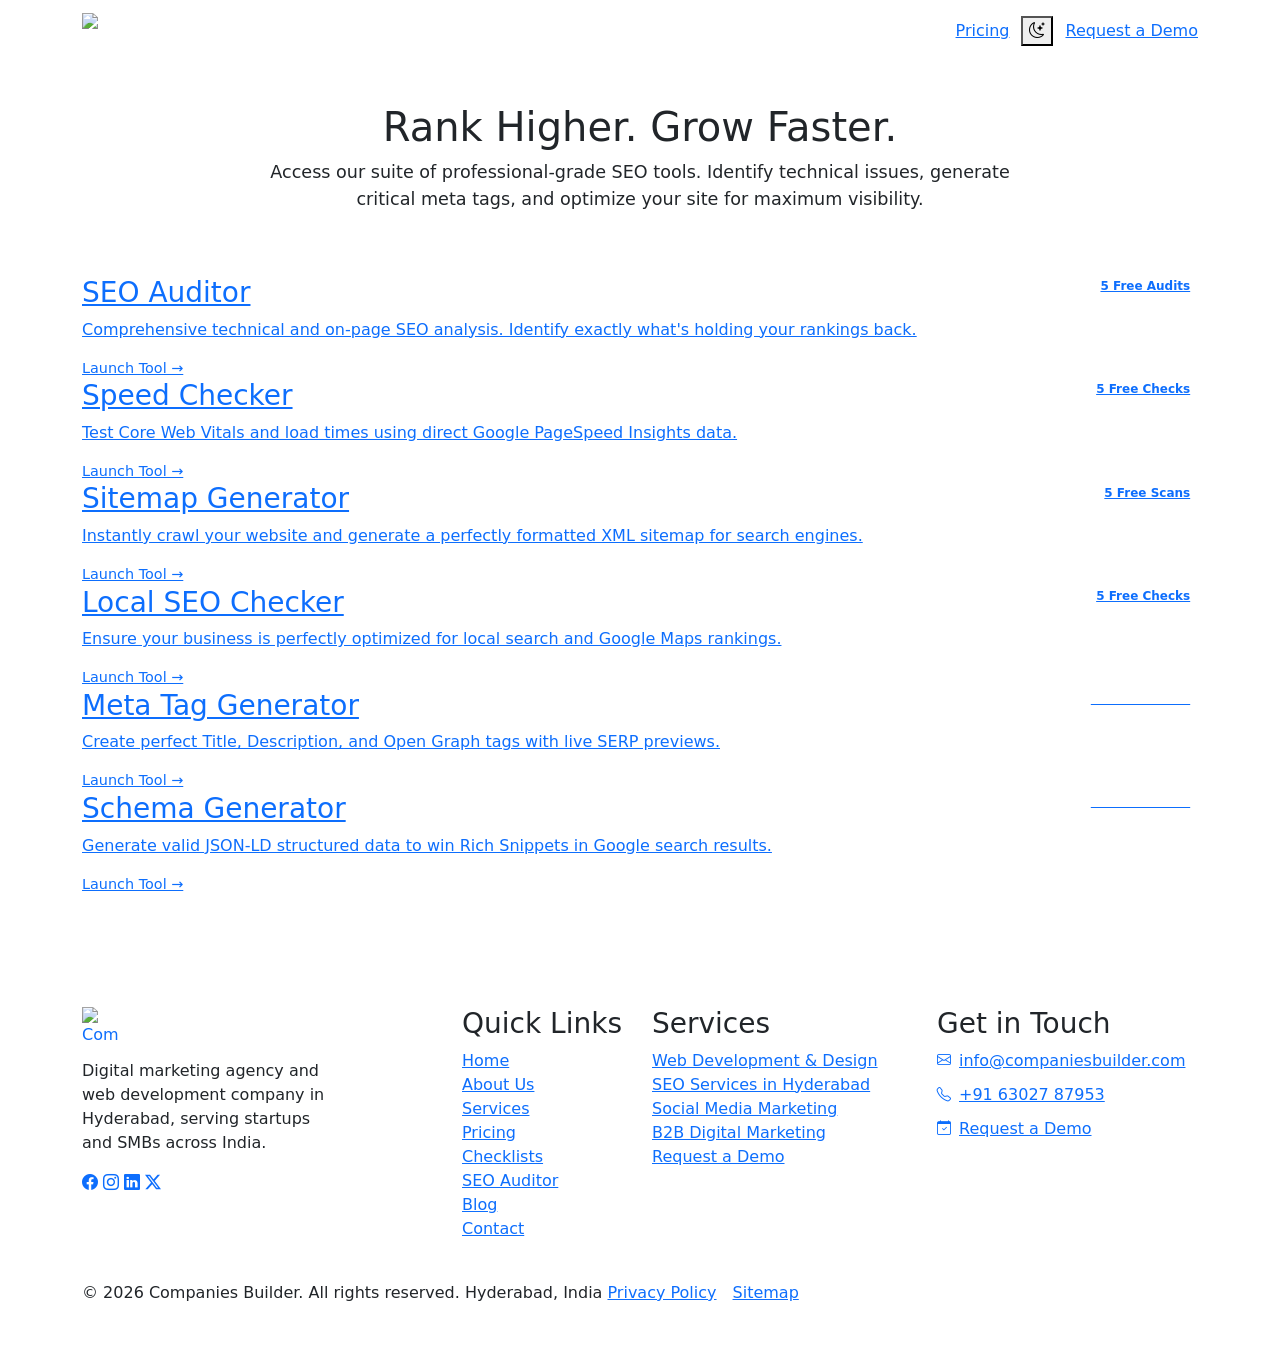
==== public/index.html @ dc51571b "Initial commit of SEO Tools (cleaned)" ====
<!DOCTYPE html>
<html lang="en">
<head>
  <meta charset="UTF-8">
  <meta name="viewport" content="width=device-width, initial-scale=1.0">
  <title>SEO Tools Suite | Companies Builder</title>
  <meta name="description" content="A powerful, free suite of SEO tools designed to help you analyze, optimize, and rank higher.">
  <link rel="preconnect" href="https://fonts.googleapis.com">
  <link rel="preconnect" href="https://fonts.gstatic.com" crossorigin>
  <link href="https://fonts.googleapis.com/css2?family=Inter:wght@400;500;600;700;800&display=swap" rel="stylesheet">
  <link href="https://cdn.jsdelivr.net/npm/bootstrap@5.3.0/dist/css/bootstrap.min.css" rel="stylesheet" />
<link href="https://cdn.jsdelivr.net/npm/bootstrap-icons@1.10.5/font/bootstrap-icons.css" rel="stylesheet" />
    <link rel="stylesheet" href="/assets/shared.css">
</head>
<body>

  <!-- Shared Header -->
  <!-- NAVBAR -->
  <!-- NAVBAR -->
  <nav class="navbar navbar-expand-lg navbar-dark fixed-top" id="siteNav" aria-label="Main navigation">
    <div class="container">
      <a class="navbar-brand d-flex align-items-center gap-2" href="https://companiesbuilder.com/" aria-label="Companies Builder home">
        <img src="https://companiesbuilder.com/assets/images/CB-logo.png" alt="Companies Builder logo" height="36" width="36">
        <span>Companies Builder</span>
      </a>
      <button class="navbar-toggler border-0" type="button" data-bs-toggle="collapse" data-bs-target="#mainNav"
        aria-controls="mainNav" aria-expanded="false" aria-label="Toggle navigation">
        <span class="navbar-toggler-icon"></span>
      </button>
      <div class="collapse navbar-collapse" id="mainNav">
        <ul class="navbar-nav ms-auto align-items-lg-center gap-lg-1">
          <li class="nav-item"><a class="nav-link" href="https://companiesbuilder.com/">Home</a></li>
          <li class="nav-item"><a class="nav-link" href="https://companiesbuilder.com/about/">About</a></li>
          <li class="nav-item dropdown">
            <a class="nav-link dropdown-toggle" href="https://companiesbuilder.com/services/" id="servicesDrop" role="button"
              data-bs-toggle="dropdown" aria-expanded="false">Services</a>
            <ul class="dropdown-menu" aria-labelledby="servicesDrop">
              <li><a class="dropdown-item" href="https://companiesbuilder.com/services/web-development-and-designing/"><i
                    class="bi bi-code-slash me-2 opacity-75"></i>Web Development &amp; Designing</a></li>
              <li><a class="dropdown-item" href="https://companiesbuilder.com/services/seo-services-in-hyderabad/"><i
                    class="bi bi-bar-chart-line me-2 opacity-75"></i>SEO Services in Hyderabad</a></li>
              <li><a class="dropdown-item" href="https://companiesbuilder.com/services/social-media-marketing-company-in-hyderabad/"><i
                    class="bi bi-megaphone me-2 opacity-75"></i>Social Media Marketing</a></li>
              <li><a class="dropdown-item" href="https://companiesbuilder.com/services/b2b-digital-marketing-agency/"><i
                    class="bi bi-briefcase me-2 opacity-75"></i>B2B Digital Marketing</a></li>
              <li>
                <hr class="dropdown-divider my-1">
              </li>
              <li><a class="dropdown-item fw-bold" href="https://companiesbuilder.com/services/"><i class="bi bi-grid me-2 opacity-75"></i>All
                  Services</a></li>
            </ul>
          </li>
          <li class="nav-item dropdown">
            <a class="nav-link dropdown-toggle" href="#" id="resourcesDrop" role="button" data-bs-toggle="dropdown"
              aria-expanded="false">Resources</a>
            <ul class="dropdown-menu" aria-labelledby="resourcesDrop">
              <li><a class="dropdown-item" href="https://companiesbuilder.com/resources/checklists/"><i
                    class="bi bi-ui-checks me-2 opacity-75"></i>Checklists</a></li>
            </ul>
          </li>
          <li class="nav-item"><a class="nav-link active" href="https://companiesbuilder.com/tools/seo-auditor/">Tools</a></li>
          <li class="nav-item"><a class="nav-link" href="https://companiesbuilder.com/blogs/">Blogs</a></li>
          <li class="nav-item"><a class="nav-link" href="https://companiesbuilder.com/contact/">Contact</a></li>
          <li class="nav-item ms-lg-2 mt-2 mt-lg-0"><a class="nav-btn nav-pricing" href="https://companiesbuilder.com/pricing">Pricing</a></li>
          <li class="nav-item ms-lg-2 mt-2 mt-lg-0"><button class="theme-toggle-btn" id="themeToggle" type="button"
              aria-label="Toggle light and dark mode" title="Toggle light and dark mode"><i class="bi bi-moon-stars"
                aria-hidden="true"></i></button></li>
          <li class="nav-item ms-lg-2 mt-2 mt-lg-0"><a class="nav-btn nav-demo" href="https://companiesbuilder.com/demo/">Request a Demo</a></li>
        </ul>
      </div>
    </div>
  </nav>

  <!-- Main Content -->
  <main class="container" style="padding-top: 4rem; padding-bottom: 4rem;">
    <div class="text-center" style="max-width: 800px; margin: 0 auto 4rem auto;">
      <span class="badge badge-premium" style="margin-bottom: 1rem;">Free SEO Suite</span>
      <h1>Rank Higher. Grow Faster.</h1>
      <p style="font-size: 1.1rem;">
        Access our suite of professional-grade SEO tools. Identify technical issues, generate critical meta tags, and optimize your site for maximum visibility.
      </p>
    </div>

    <div class="tools-grid">
      <!-- SEO Auditor -->
      <a href="/seo-auditor/" class="glass-card">
        <div style="display: flex; justify-content: space-between; align-items: flex-start;">
          <h3>SEO Auditor</h3>
          <span class="badge" style="background: rgba(var(--accent-primary-rgb), 0.2); color: var(--accent-primary); border: 1px solid var(--accent-primary);">5 Free Audits</span>
        </div>
        <p>Comprehensive technical and on-page SEO analysis. Identify exactly what's holding your rankings back.</p>
        <div style="margin-top: auto; color: var(--accent-primary); font-weight: 500; font-size: 0.9rem;">
          Launch Tool &rarr;
        </div>
      </a>

      <!-- Speed Checker -->
      <a href="/speed-checker/" class="glass-card">
        <div style="display: flex; justify-content: space-between; align-items: flex-start;">
          <h3>Speed Checker</h3>
          <span class="badge" style="background: rgba(var(--accent-primary-rgb), 0.2); color: var(--accent-primary); border: 1px solid var(--accent-primary);">5 Free Checks</span>
        </div>
        <p>Test Core Web Vitals and load times using direct Google PageSpeed Insights data.</p>
        <div style="margin-top: auto; color: var(--accent-primary); font-weight: 500; font-size: 0.9rem;">
          Launch Tool &rarr;
        </div>
      </a>

      <!-- Sitemap Generator -->
      <a href="/sitemap-generator/" class="glass-card">
        <div style="display: flex; justify-content: space-between; align-items: flex-start;">
          <h3>Sitemap Generator</h3>
          <span class="badge" style="background: rgba(var(--accent-primary-rgb), 0.2); color: var(--accent-primary); border: 1px solid var(--accent-primary);">5 Free Scans</span>
        </div>
        <p>Instantly crawl your website and generate a perfectly formatted XML sitemap for search engines.</p>
        <div style="margin-top: auto; color: var(--accent-primary); font-weight: 500; font-size: 0.9rem;">
          Launch Tool &rarr;
        </div>
      </a>

      <!-- Local SEO Checker -->
      <a href="/local-seo/" class="glass-card">
        <div style="display: flex; justify-content: space-between; align-items: flex-start;">
          <h3>Local SEO Checker</h3>
          <span class="badge" style="background: rgba(var(--accent-primary-rgb), 0.2); color: var(--accent-primary); border: 1px solid var(--accent-primary);">5 Free Checks</span>
        </div>
        <p>Ensure your business is perfectly optimized for local search and Google Maps rankings.</p>
        <div style="margin-top: auto; color: var(--accent-primary); font-weight: 500; font-size: 0.9rem;">
          Launch Tool &rarr;
        </div>
      </a>

      <!-- Meta Tag Generator -->
      <a href="/meta-tag-generator/" class="glass-card">
        <div style="display: flex; justify-content: space-between; align-items: flex-start;">
          <h3>Meta Tag Generator</h3>
          <span class="badge badge-free">Unlimited Free</span>
        </div>
        <p>Create perfect Title, Description, and Open Graph tags with live SERP previews.</p>
        <div style="margin-top: auto; color: var(--accent-primary); font-weight: 500; font-size: 0.9rem;">
          Launch Tool &rarr;
        </div>
      </a>

      <!-- Schema Generator -->
      <a href="/schema-generator/" class="glass-card">
        <div style="display: flex; justify-content: space-between; align-items: flex-start;">
          <h3>Schema Generator</h3>
          <span class="badge badge-free">Unlimited Free</span>
        </div>
        <p>Generate valid JSON-LD structured data to win Rich Snippets in Google search results.</p>
        <div style="margin-top: auto; color: var(--accent-primary); font-weight: 500; font-size: 0.9rem;">
          Launch Tool &rarr;
        </div>
      </a>
    </div>
  </main>

  <!-- Shared Footer -->
  <!-- FOOTER -->
  <!-- FOOTER -->
  <footer class="site-footer py-5">
    <div class="container">
      <div class="row g-4 pb-4">
        <div class="col-md-4 col-lg-3">
          <a href="https://companiesbuilder.com/" style="display:inline-flex;align-items:center;gap:10px;text-decoration:none;margin-bottom:16px">
            <img src="https://companiesbuilder.com/assets/images/CB-logo.png" alt="Companies Builder logo" height="36" width="36"
              style="height:36px;width:auto;display:inline-block">
            <span style="font-family:var(--font-display);font-weight:700;color:#fff;font-size:1rem">Companies
              Builder</span>
          </a>
          <p class="footer-brand-desc">Digital marketing agency and web development company in Hyderabad, serving
            startups and SMBs across India.</p>
          <div class="footer-social">
            <a href="https://www.facebook.com/companiesbuilder" target="_blank" rel="noopener" aria-label="Facebook"><i
                class="bi bi-facebook"></i></a>
            <a href="https://www.instagram.com/companiesbuilder" target="_blank" rel="noopener"
              aria-label="Instagram"><i class="bi bi-instagram"></i></a>
            <a href="https://www.linkedin.com/company/companiesbuilder" target="_blank" rel="noopener"
              aria-label="LinkedIn"><i class="bi bi-linkedin"></i></a>
            <a href="https://twitter.com/companiesbuilder" target="_blank" rel="noopener" aria-label="Twitter / X"><i
                class="bi bi-twitter-x"></i></a>
          </div>
        </div>
        <div class="col-6 col-md-2 col-lg-2 offset-lg-1">
          <h3>Quick Links</h3>
          <ul class="list-unstyled">
            <li><a href="https://companiesbuilder.com/">Home</a></li>
            <li><a href="https://companiesbuilder.com/about/">About Us</a></li>
            <li><a href="https://companiesbuilder.com/services/">Services</a></li>
            <li><a href="https://companiesbuilder.com/pricing">Pricing</a></li>
            <li><a href="https://companiesbuilder.com/resources/checklists/">Checklists</a></li>
            <li><a href="https://companiesbuilder.com/tools/seo-auditor/" aria-current="page">SEO Auditor</a></li>
            <li><a href="https://companiesbuilder.com/blogs/">Blog</a></li>
            <li><a href="https://companiesbuilder.com/contact/">Contact</a></li>
          </ul>
        </div>
        <div class="col-6 col-md-3 col-lg-3">
          <h3>Services</h3>
          <ul class="list-unstyled">
            <li><a href="https://companiesbuilder.com/services/web-development-and-designing/">Web Development &amp; Design</a></li>
            <li><a href="https://companiesbuilder.com/services/seo-services-in-hyderabad/">SEO Services in Hyderabad</a></li>
            <li><a href="https://companiesbuilder.com/services/social-media-marketing-company-in-hyderabad/">Social Media Marketing</a></li>
            <li><a href="https://companiesbuilder.com/services/b2b-digital-marketing-agency/">B2B Digital Marketing</a></li>
            <li><a href="https://companiesbuilder.com/demo/">Request a Demo</a></li>
          </ul>
        </div>
        <div class="col-md-3 col-lg-3">
          <h3>Get in Touch</h3>
          <ul class="list-unstyled">
            <li style="margin-bottom:10px"><a href="mailto:info@companiesbuilder.com"
                style="display:flex;align-items:center;gap:8px"><i class="bi bi-envelope"
                  style="color:var(--violet-light);font-size:.9rem"></i>info@companiesbuilder.com</a></li>
            <li style="margin-bottom:10px"><a href="tel:+916302787953"
                style="display:flex;align-items:center;gap:8px"><i class="bi bi-telephone"
                  style="color:var(--violet-light);font-size:.9rem"></i>+91 63027 87953</a></li>
            <li><a href="https://companiesbuilder.com/demo/" style="display:flex;align-items:center;gap:8px"><i class="bi bi-calendar-check"
                  style="color:var(--green);font-size:.9rem"></i>Request a Demo</a></li>
          </ul>
        </div>
      </div>
      <div class="footer-bottom">
        <span>&copy; 2026 Companies Builder. All rights reserved.</span>
        <span class="footer-badge">Hyderabad, India</span>
        <span><a href="https://companiesbuilder.com/privacy-policy/" style="margin-right:16px">Privacy Policy</a><a
            href="https://companiesbuilder.com/sitemap.xml">Sitemap</a></span>
      </div>
    </div>
  </footer>

  <script src="/assets/shared.js"></script>
<script src="https://cdn.jsdelivr.net/npm/bootstrap@5.3.0/dist/js/bootstrap.bundle.min.js" defer></script>
<script>
// Navbar scroll effect
(function () {
  var nav = document.getElementById('siteNav');
  if(!nav) return;
  var onScroll = function () { nav.classList.toggle('is-scrolled', window.scrollY > 10) };
  document.addEventListener('scroll', onScroll, { passive: true });
  onScroll();
})();
</script>
</body>
</html>
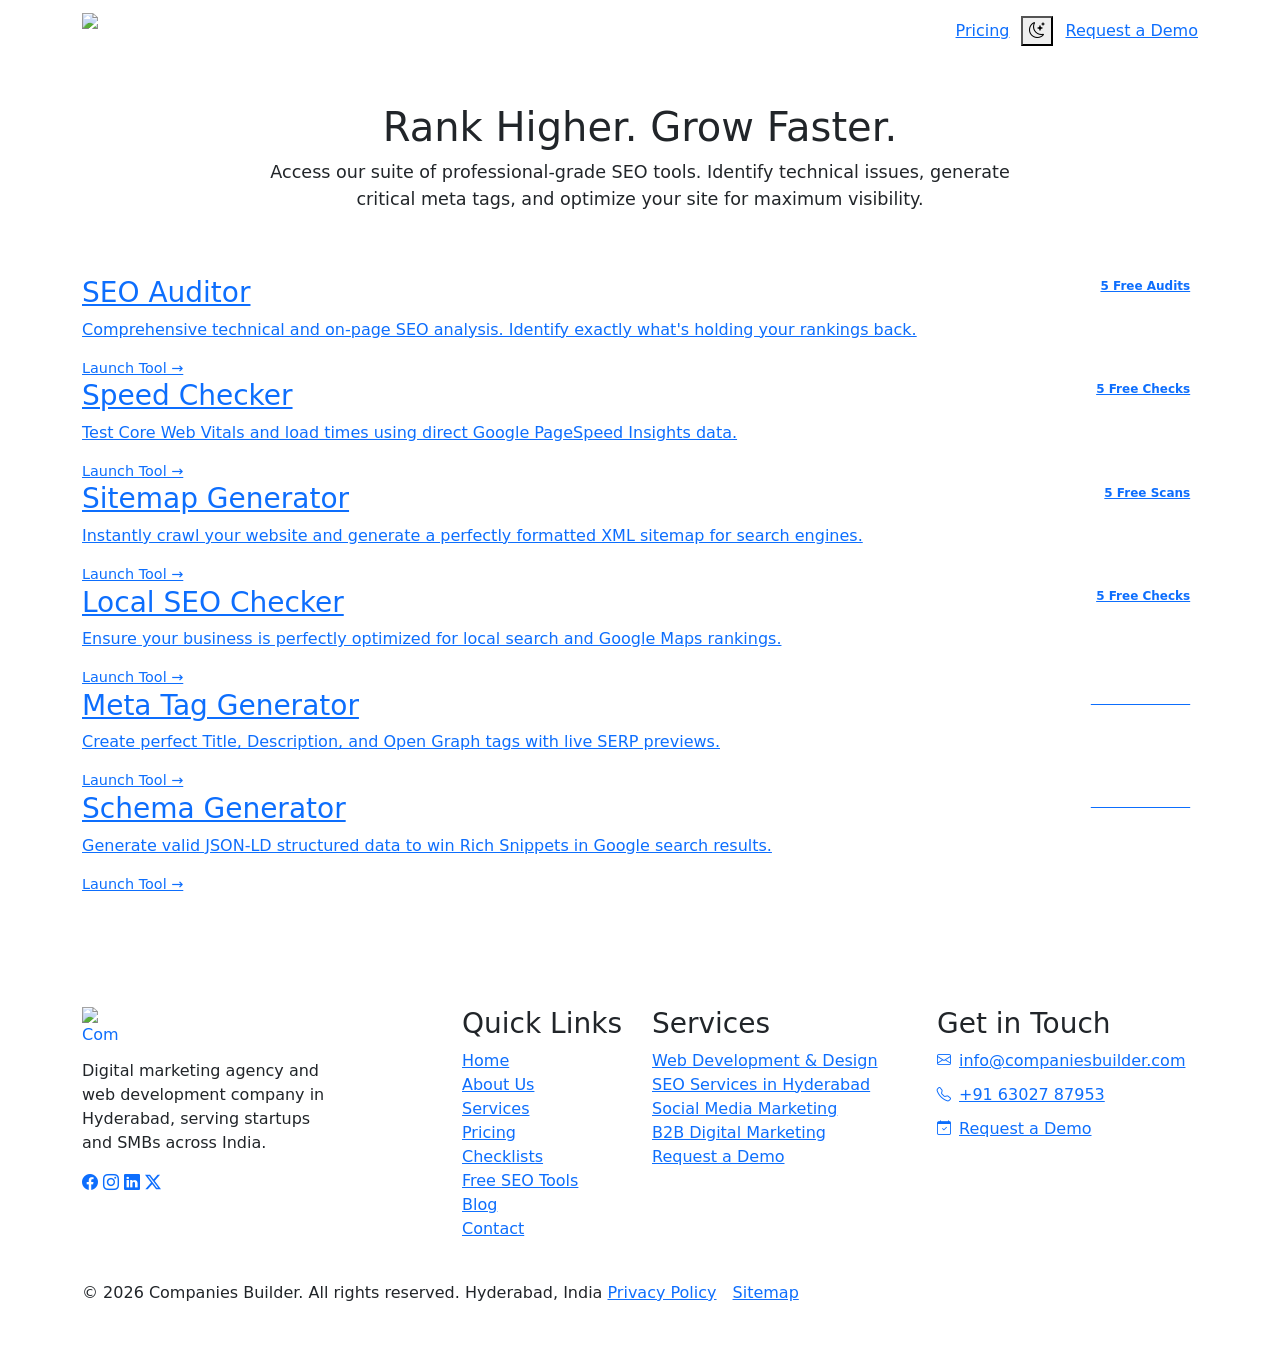
==== commit 0027c2b0: "Fix navigation links to point to Tools dashboard" ====
--- a/public/index.html
+++ b/public/index.html
@@ -3,14 +3,23 @@
 <head>
   <meta charset="UTF-8">
   <meta name="viewport" content="width=device-width, initial-scale=1.0">
-  <title>SEO Tools Suite | Companies Builder</title>
-  <meta name="description" content="A powerful, free suite of SEO tools designed to help you analyze, optimize, and rank higher.">
   <link rel="preconnect" href="https://fonts.googleapis.com">
   <link rel="preconnect" href="https://fonts.gstatic.com" crossorigin>
   <link href="https://fonts.googleapis.com/css2?family=Inter:wght@400;500;600;700;800&display=swap" rel="stylesheet">
   <link href="https://cdn.jsdelivr.net/npm/bootstrap@5.3.0/dist/css/bootstrap.min.css" rel="stylesheet" />
 <link href="https://cdn.jsdelivr.net/npm/bootstrap-icons@1.10.5/font/bootstrap-icons.css" rel="stylesheet" />
-    <link rel="stylesheet" href="/assets/shared.css">
+    <link rel="stylesheet" href="/tools/assets/shared.css">
+
+  <title>Free SEO Tools Suite | Companies Builder</title>
+  <meta name="description" content="Access our suite of professional-grade free SEO tools. Identify technical issues, generate critical meta tags, and optimize your site for maximum visibility.">
+  <link rel="canonical" href="https://companiesbuilder.com/tools/">
+  <link rel="icon" href="https://companiesbuilder.com/assets/images/CB-logo.png" />
+  <meta property="og:site_name" content="Companies Builder" />
+  <meta property="og:title" content="Free SEO Tools Suite | Companies Builder" />
+  <meta property="og:description" content="Access our suite of professional-grade free SEO tools. Identify technical issues, generate critical meta tags, and optimize your site for maximum visibility." />
+  <meta property="og:url" content="https://companiesbuilder.com/tools/" />
+  <meta property="og:image" content="https://companiesbuilder.com/assets/images/CB-logo.png" />
+  <meta property="og:type" content="website" />
 </head>
 <body>
 
@@ -58,7 +67,7 @@
                     class="bi bi-ui-checks me-2 opacity-75"></i>Checklists</a></li>
             </ul>
           </li>
-          <li class="nav-item"><a class="nav-link active" href="https://companiesbuilder.com/tools/seo-auditor/">Tools</a></li>
+          <li class="nav-item"><a class="nav-link active" href="https://companiesbuilder.com/tools/">Tools</a></li>
           <li class="nav-item"><a class="nav-link" href="https://companiesbuilder.com/blogs/">Blogs</a></li>
           <li class="nav-item"><a class="nav-link" href="https://companiesbuilder.com/contact/">Contact</a></li>
           <li class="nav-item ms-lg-2 mt-2 mt-lg-0"><a class="nav-btn nav-pricing" href="https://companiesbuilder.com/pricing">Pricing</a></li>
@@ -83,7 +92,7 @@
 
     <div class="tools-grid">
       <!-- SEO Auditor -->
-      <a href="/seo-auditor/" class="glass-card">
+      <a href="/tools/seo-auditor/" class="glass-card">
         <div style="display: flex; justify-content: space-between; align-items: flex-start;">
           <h3>SEO Auditor</h3>
           <span class="badge" style="background: rgba(var(--accent-primary-rgb), 0.2); color: var(--accent-primary); border: 1px solid var(--accent-primary);">5 Free Audits</span>
@@ -95,7 +104,7 @@
       </a>
 
       <!-- Speed Checker -->
-      <a href="/speed-checker/" class="glass-card">
+      <a href="/tools/speed-checker/" class="glass-card">
         <div style="display: flex; justify-content: space-between; align-items: flex-start;">
           <h3>Speed Checker</h3>
           <span class="badge" style="background: rgba(var(--accent-primary-rgb), 0.2); color: var(--accent-primary); border: 1px solid var(--accent-primary);">5 Free Checks</span>
@@ -107,7 +116,7 @@
       </a>
 
       <!-- Sitemap Generator -->
-      <a href="/sitemap-generator/" class="glass-card">
+      <a href="/tools/sitemap-generator/" class="glass-card">
         <div style="display: flex; justify-content: space-between; align-items: flex-start;">
           <h3>Sitemap Generator</h3>
           <span class="badge" style="background: rgba(var(--accent-primary-rgb), 0.2); color: var(--accent-primary); border: 1px solid var(--accent-primary);">5 Free Scans</span>
@@ -119,7 +128,7 @@
       </a>
 
       <!-- Local SEO Checker -->
-      <a href="/local-seo/" class="glass-card">
+      <a href="/tools/local-seo/" class="glass-card">
         <div style="display: flex; justify-content: space-between; align-items: flex-start;">
           <h3>Local SEO Checker</h3>
           <span class="badge" style="background: rgba(var(--accent-primary-rgb), 0.2); color: var(--accent-primary); border: 1px solid var(--accent-primary);">5 Free Checks</span>
@@ -131,7 +140,7 @@
       </a>
 
       <!-- Meta Tag Generator -->
-      <a href="/meta-tag-generator/" class="glass-card">
+      <a href="/tools/meta-tag-generator/" class="glass-card">
         <div style="display: flex; justify-content: space-between; align-items: flex-start;">
           <h3>Meta Tag Generator</h3>
           <span class="badge badge-free">Unlimited Free</span>
@@ -143,7 +152,7 @@
       </a>
 
       <!-- Schema Generator -->
-      <a href="/schema-generator/" class="glass-card">
+      <a href="/tools/schema-generator/" class="glass-card">
         <div style="display: flex; justify-content: space-between; align-items: flex-start;">
           <h3>Schema Generator</h3>
           <span class="badge badge-free">Unlimited Free</span>
@@ -190,7 +199,7 @@
             <li><a href="https://companiesbuilder.com/services/">Services</a></li>
             <li><a href="https://companiesbuilder.com/pricing">Pricing</a></li>
             <li><a href="https://companiesbuilder.com/resources/checklists/">Checklists</a></li>
-            <li><a href="https://companiesbuilder.com/tools/seo-auditor/" aria-current="page">SEO Auditor</a></li>
+            <li><a href="https://companiesbuilder.com/tools/">Free SEO Tools</a></li>
             <li><a href="https://companiesbuilder.com/blogs/">Blog</a></li>
             <li><a href="https://companiesbuilder.com/contact/">Contact</a></li>
           </ul>
@@ -228,7 +237,7 @@
     </div>
   </footer>
 
-  <script src="/assets/shared.js"></script>
+  <script src="/tools/assets/shared.js"></script>
 <script src="https://cdn.jsdelivr.net/npm/bootstrap@5.3.0/dist/js/bootstrap.bundle.min.js" defer></script>
 <script>
 // Navbar scroll effect
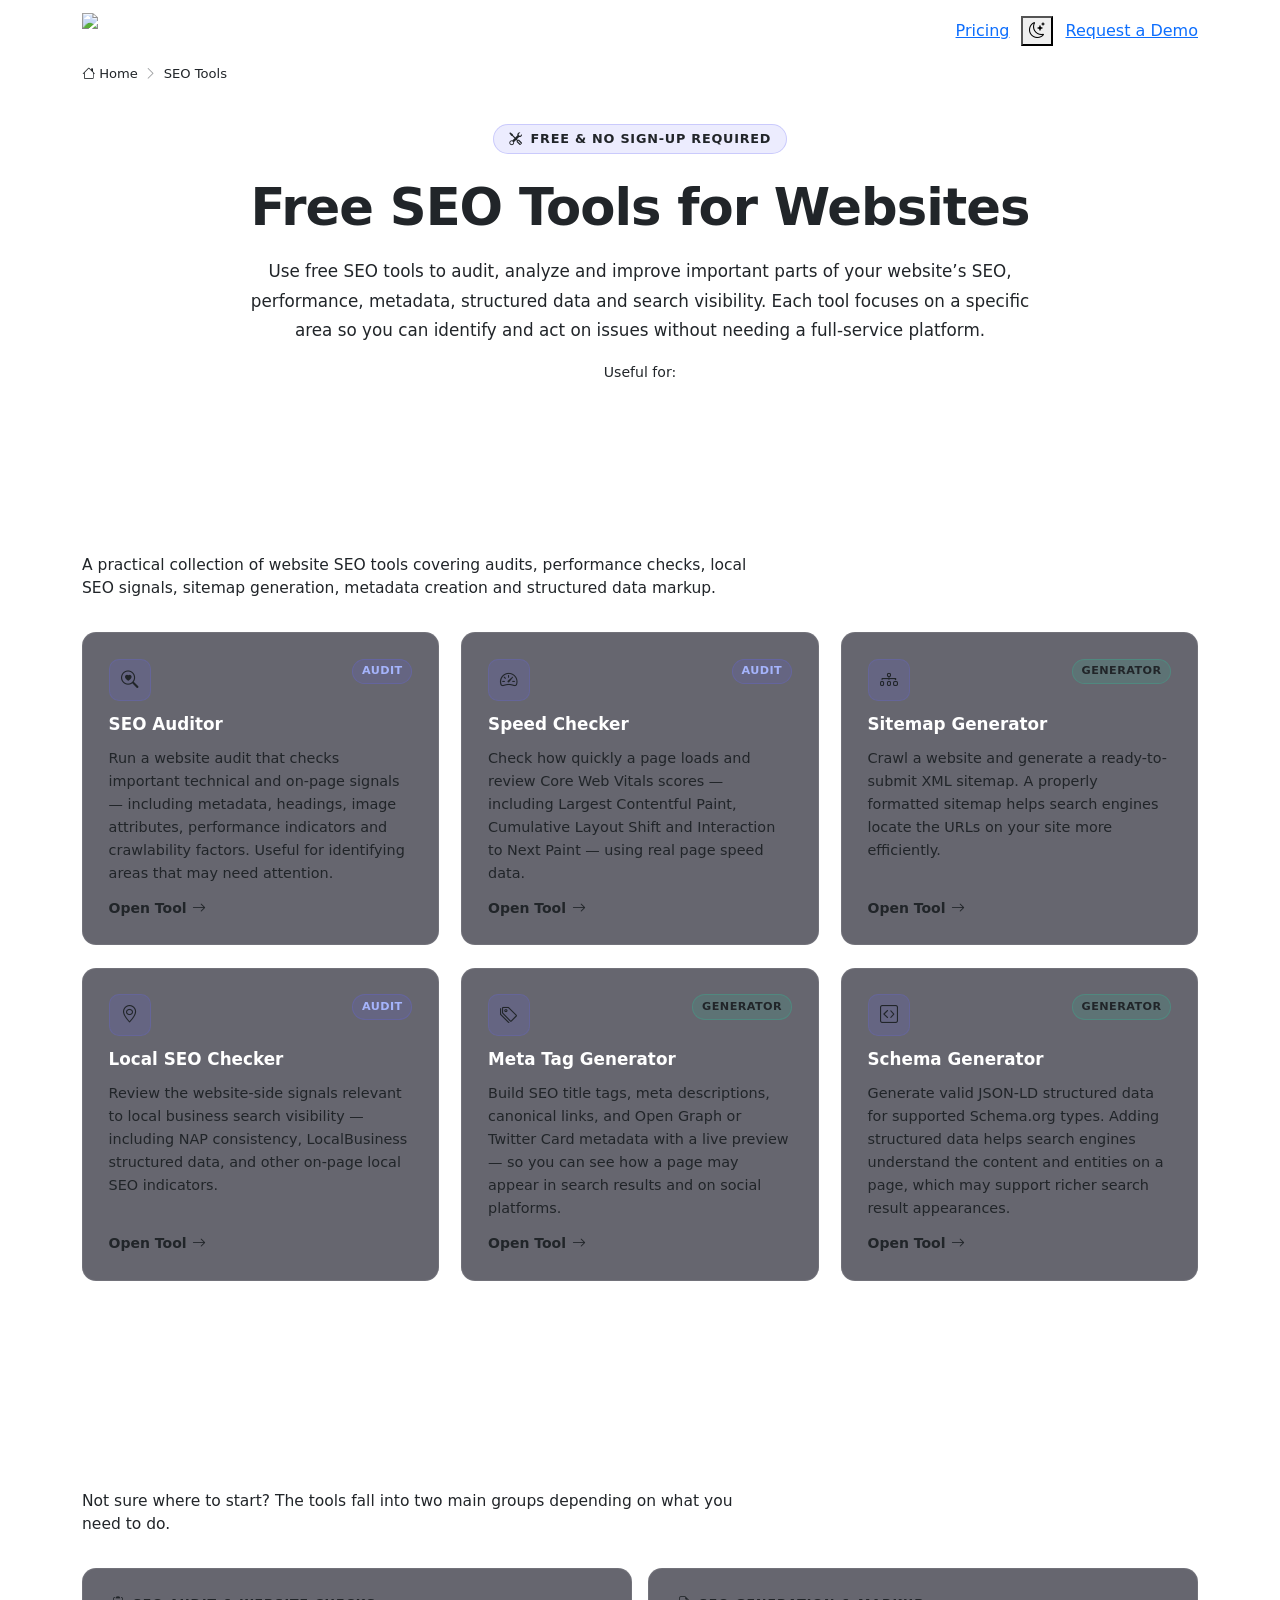
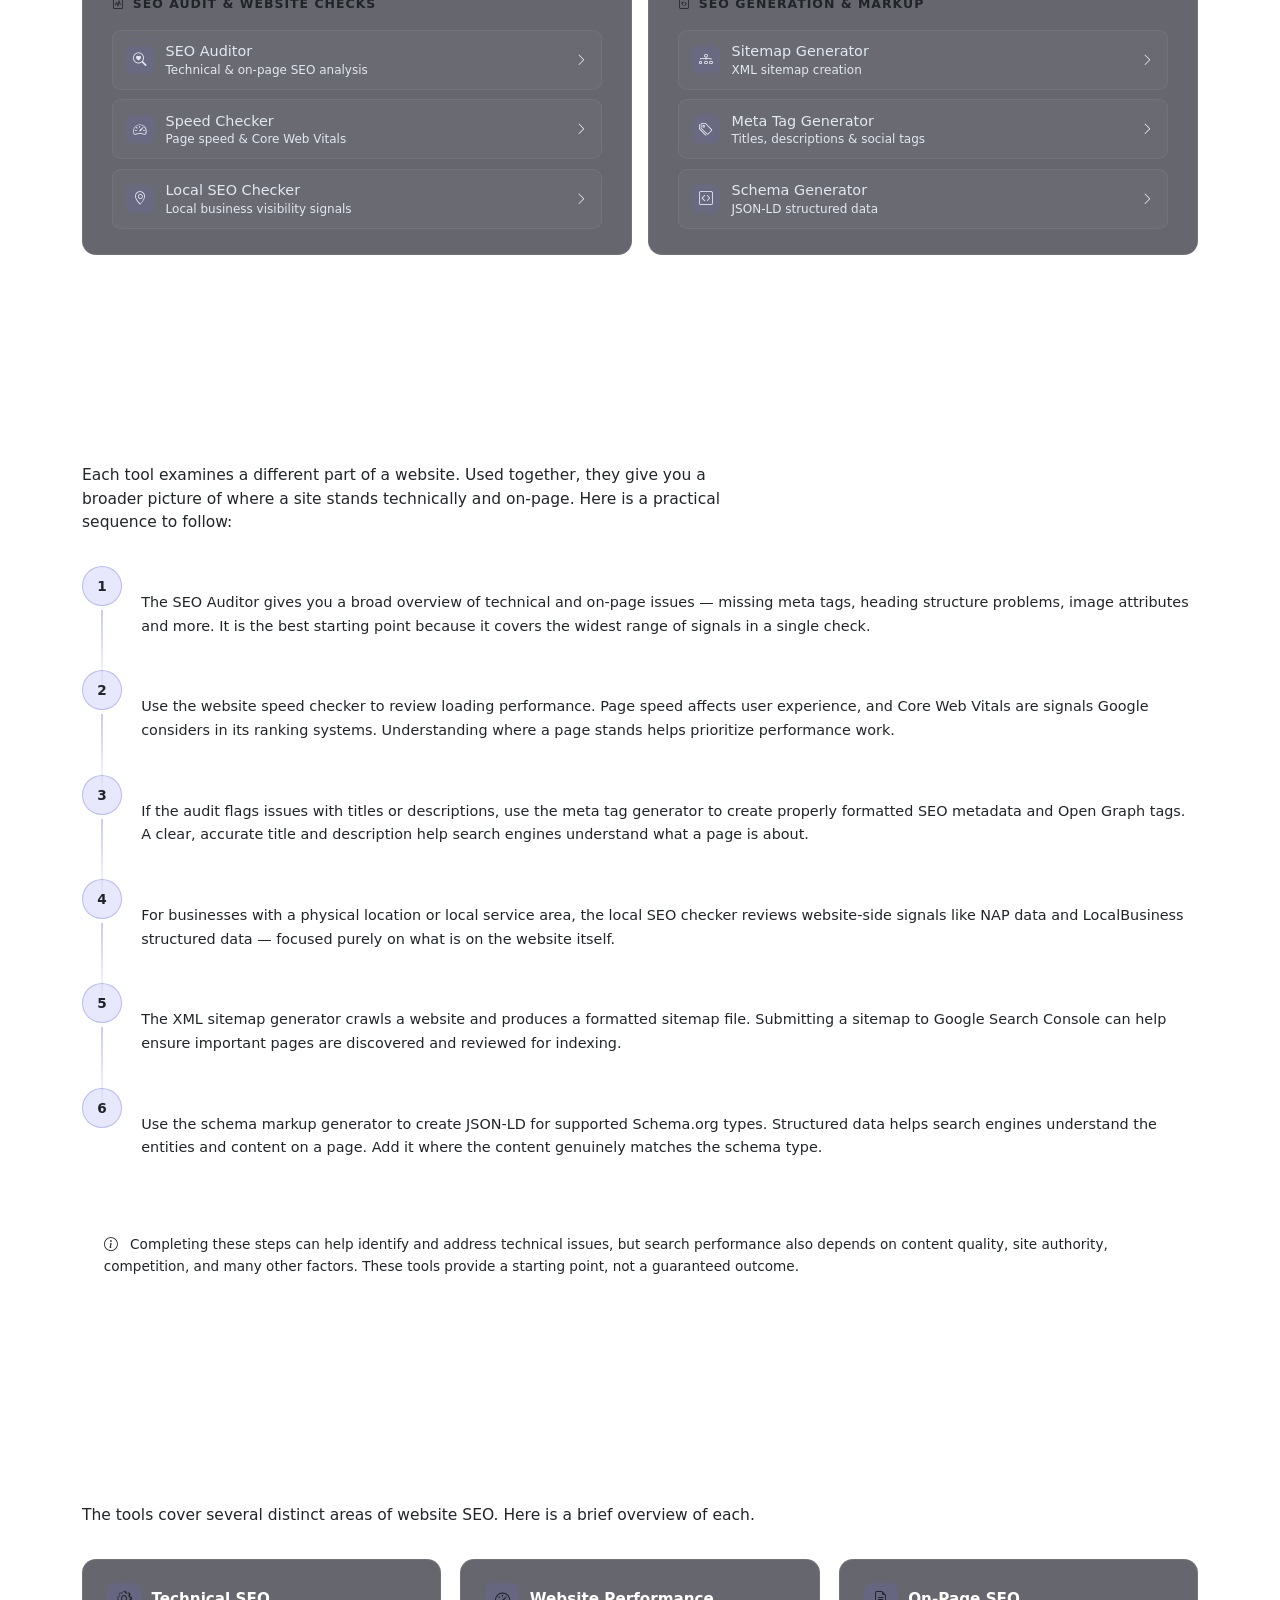
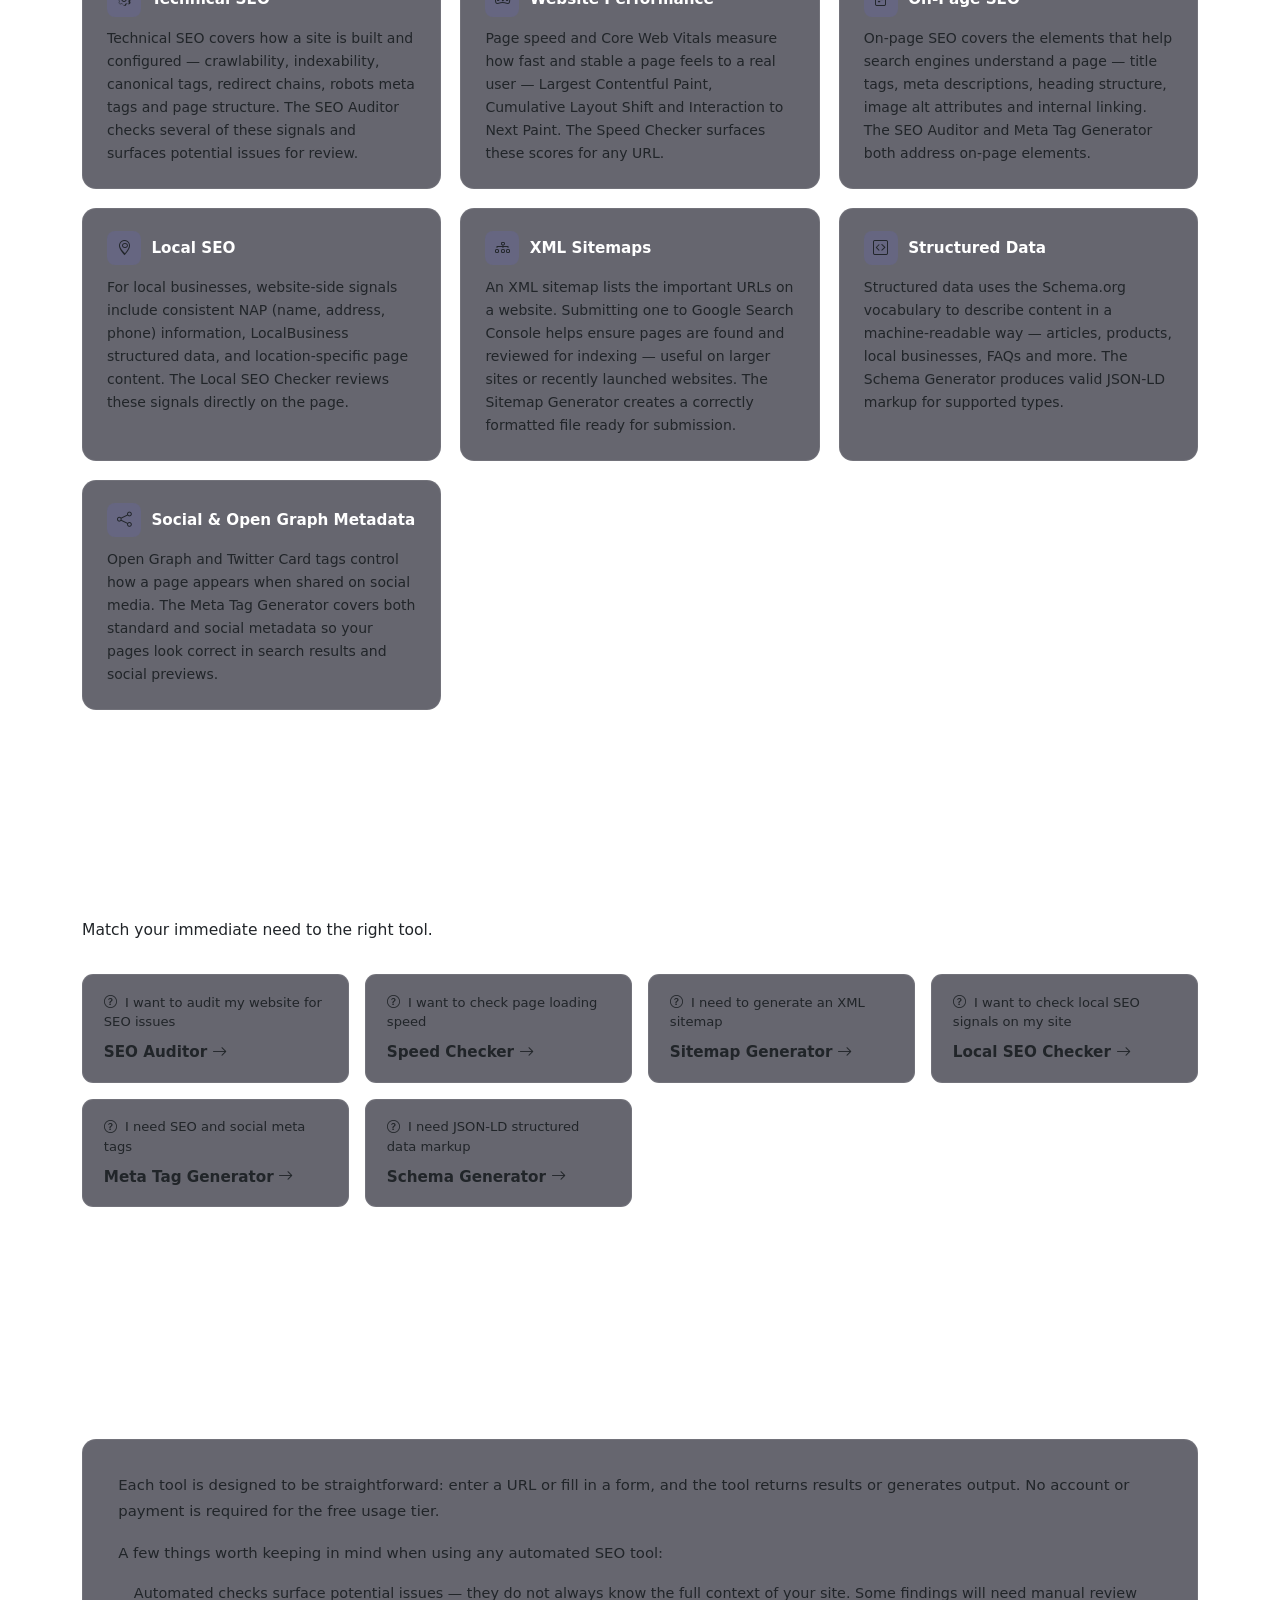
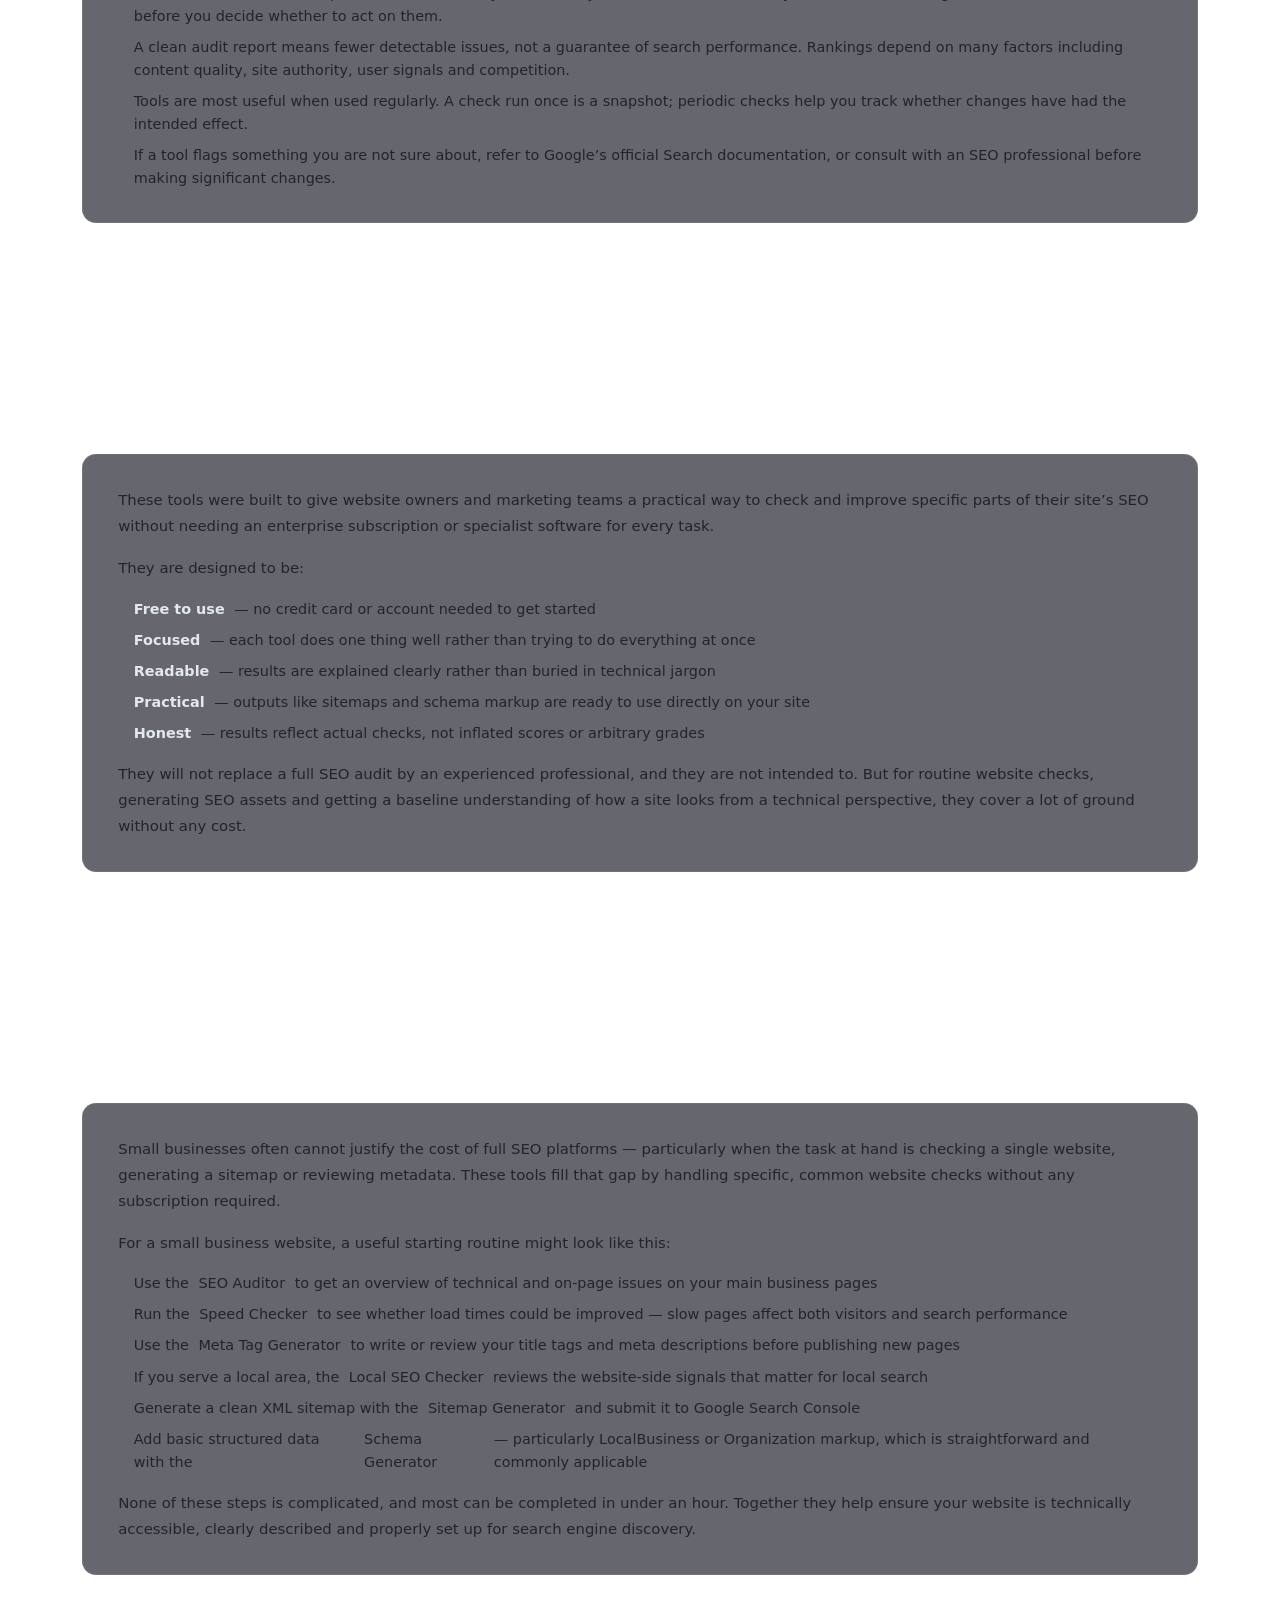
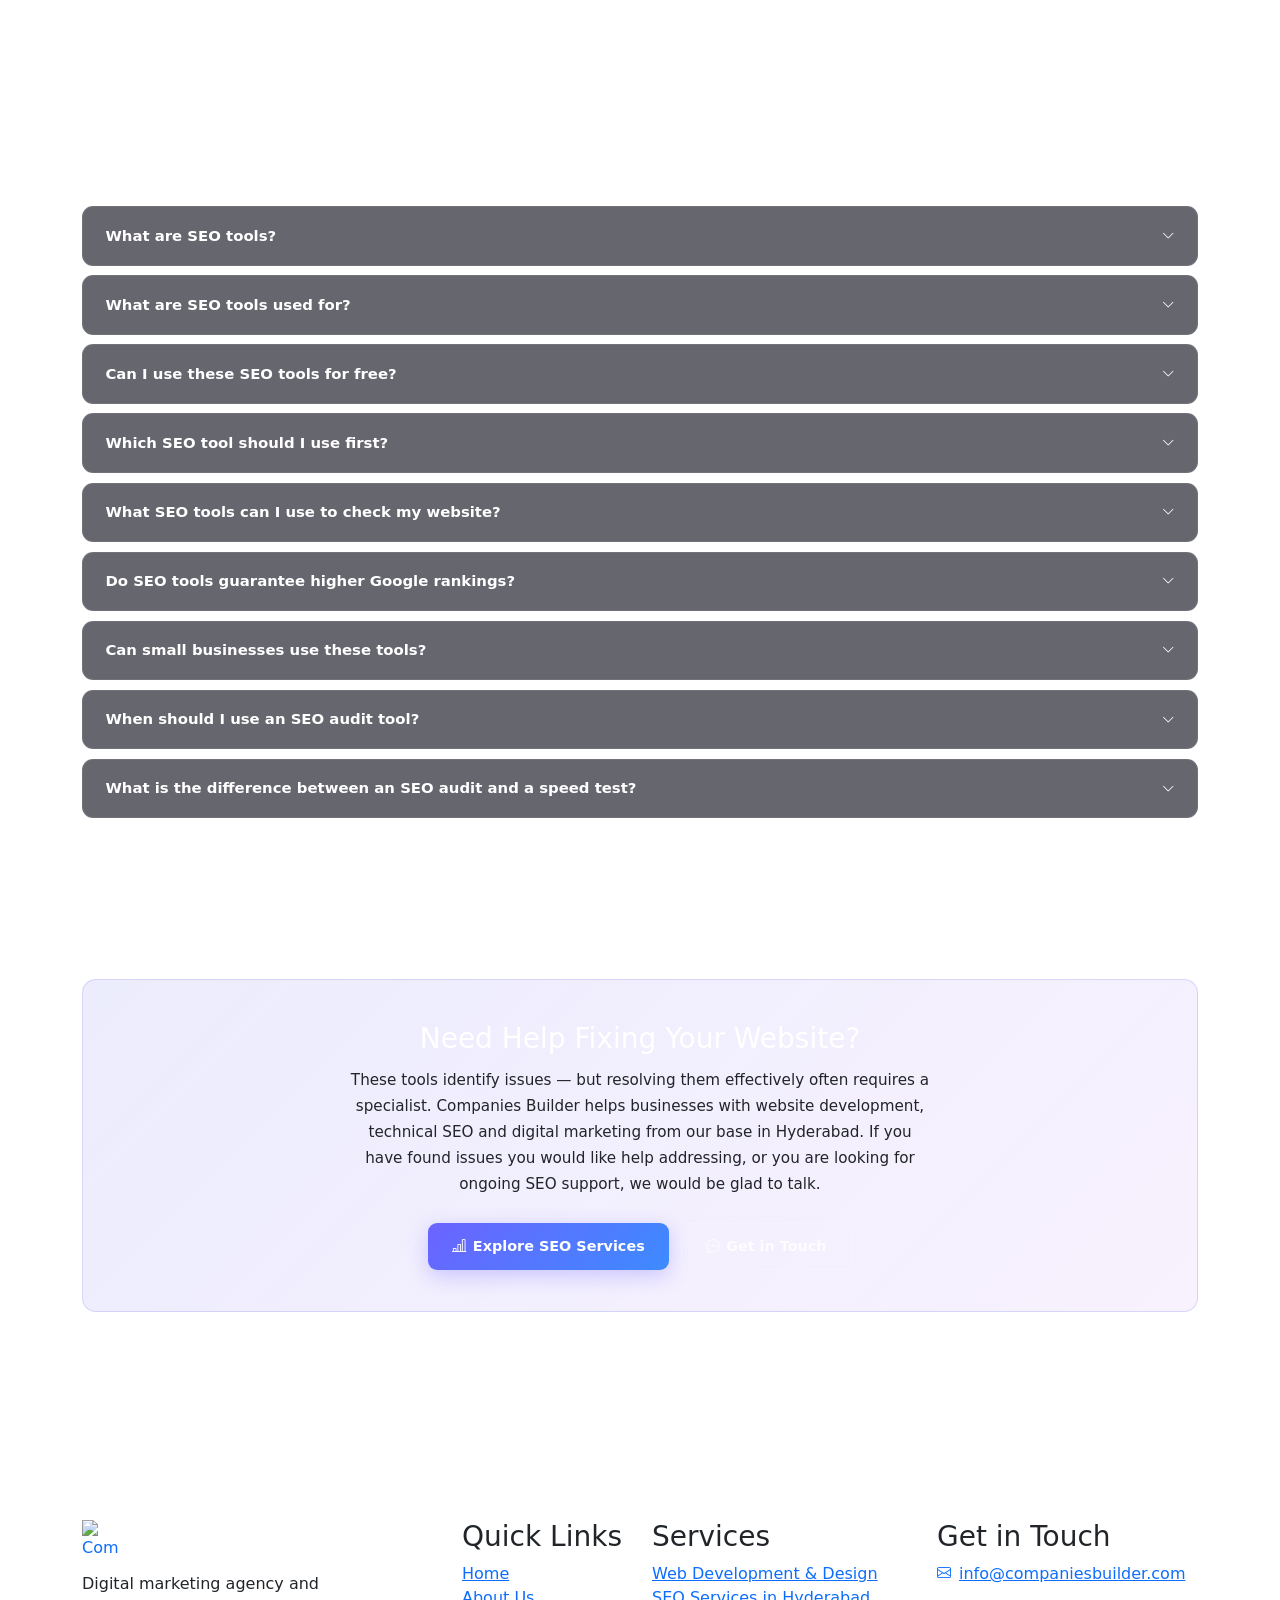
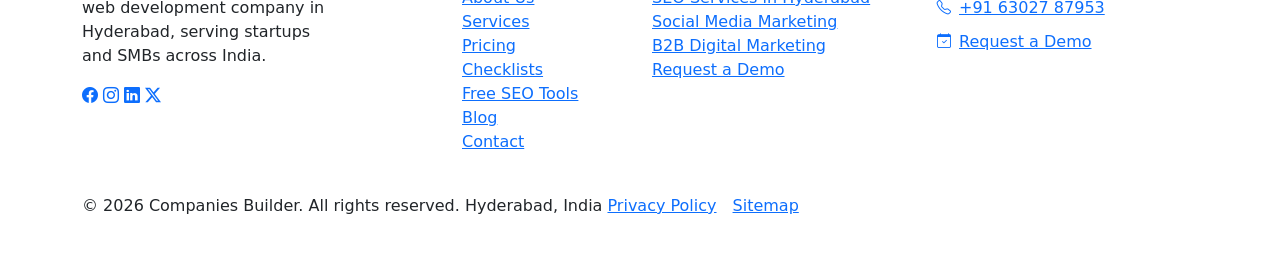
==== commit d0f819d5: "feat(tools): upgrade /tools/ hub page - SEO content, structured data, FAQ, internal links - New titl" ====
--- a/public/index.html
+++ b/public/index.html
@@ -3,28 +3,137 @@
 <head>
   <meta charset="UTF-8">
   <meta name="viewport" content="width=device-width, initial-scale=1.0">
+  <meta name="robots" content="index, follow, max-image-preview:large, max-snippet:-1, max-video-preview:-1">
+  <title>Free SEO Tools | Website SEO Tools | Companies Builder</title>
+  <meta name="description" content="Free SEO tools to audit websites, check page speed, generate sitemaps, review local SEO, create meta tags and build structured data. No sign-up required.">
+  <link rel="canonical" href="https://companiesbuilder.com/tools/">
+  <link rel="icon" href="https://companiesbuilder.com/assets/images/CB-logo.png">
+  <meta name="author" content="Companies Builder">
+  <meta property="og:site_name" content="Companies Builder">
+  <meta property="og:title" content="Free SEO Tools | Website SEO Tools | Companies Builder">
+  <meta property="og:description" content="Free SEO tools to audit websites, check page speed, generate sitemaps, review local SEO signals, create meta tags and build structured data.">
+  <meta property="og:url" content="https://companiesbuilder.com/tools/">
+  <meta property="og:image" content="https://companiesbuilder.com/assets/images/CB-logo.png">
+  <meta property="og:type" content="website">
+  <meta name="twitter:card" content="summary_large_image">
+  <meta name="twitter:title" content="Free SEO Tools | Website SEO Tools | Companies Builder">
+  <meta name="twitter:description" content="Free SEO tools to audit websites, check page speed, generate sitemaps, review local SEO, create meta tags and build structured data.">
+  <meta name="twitter:image" content="https://companiesbuilder.com/assets/images/CB-logo.png">
   <link rel="preconnect" href="https://fonts.googleapis.com">
   <link rel="preconnect" href="https://fonts.gstatic.com" crossorigin>
   <link href="https://fonts.googleapis.com/css2?family=Inter:wght@400;500;600;700;800&display=swap" rel="stylesheet">
-  <link href="https://cdn.jsdelivr.net/npm/bootstrap@5.3.0/dist/css/bootstrap.min.css" rel="stylesheet" />
-<link href="https://cdn.jsdelivr.net/npm/bootstrap-icons@1.10.5/font/bootstrap-icons.css" rel="stylesheet" />
-    <link rel="stylesheet" href="/tools/assets/shared.css">
-
-  <title>Free SEO Tools Suite | Companies Builder</title>
-  <meta name="description" content="Access our suite of professional-grade free SEO tools. Identify technical issues, generate critical meta tags, and optimize your site for maximum visibility.">
-  <link rel="canonical" href="https://companiesbuilder.com/tools/">
-  <link rel="icon" href="https://companiesbuilder.com/assets/images/CB-logo.png" />
-  <meta property="og:site_name" content="Companies Builder" />
-  <meta property="og:title" content="Free SEO Tools Suite | Companies Builder" />
-  <meta property="og:description" content="Access our suite of professional-grade free SEO tools. Identify technical issues, generate critical meta tags, and optimize your site for maximum visibility." />
-  <meta property="og:url" content="https://companiesbuilder.com/tools/" />
-  <meta property="og:image" content="https://companiesbuilder.com/assets/images/CB-logo.png" />
-  <meta property="og:type" content="website" />
+  <link href="https://cdn.jsdelivr.net/npm/bootstrap@5.3.0/dist/css/bootstrap.min.css" rel="stylesheet">
+  <link href="https://cdn.jsdelivr.net/npm/bootstrap-icons@1.11.3/font/bootstrap-icons.css" rel="stylesheet">
+  <link rel="stylesheet" href="/tools/assets/shared.css">
+  <style>
+    :root {
+      --accent-primary-rgb: 99, 102, 241;
+      --hub-card-bg: rgba(20, 20, 35, 0.65);
+      --hub-border: rgba(255, 255, 255, 0.08);
+      --hub-radius: 14px;
+      --hub-section-gap: 5rem;
+    }
+    .cb-breadcrumb { display:flex;align-items:center;gap:.4rem;font-size:.82rem;color:var(--text-muted);margin-bottom:2.5rem;padding-top:.5rem; }
+    .cb-breadcrumb a { color:var(--text-muted);text-decoration:none;transition:color .2s; }
+    .cb-breadcrumb a:hover { color:#fff; }
+    .cb-breadcrumb .sep { opacity:.45; }
+    .hub-hero { text-align:center;max-width:780px;margin:0 auto 4.5rem; }
+    .hub-hero .eyebrow { display:inline-flex;align-items:center;gap:.5rem;font-size:.8rem;font-weight:600;letter-spacing:.06em;text-transform:uppercase;color:var(--accent-primary);background:rgba(var(--accent-primary-rgb),.12);border:1px solid rgba(var(--accent-primary-rgb),.25);border-radius:100px;padding:.3rem .9rem;margin-bottom:1.4rem; }
+    .hub-hero h1 { font-size:clamp(2rem,5vw,3.2rem);font-weight:800;letter-spacing:-1px;margin-bottom:1.2rem; }
+    .hub-hero .lead { font-size:1.05rem;color:var(--text-muted);line-height:1.75;margin-bottom:1rem; }
+    .hub-hero .audience-tags { display:flex;flex-wrap:wrap;justify-content:center;gap:.5rem;margin-top:1.4rem; }
+    .audience-tag { font-size:.78rem;font-weight:500;color:rgba(255,255,255,.6);background:rgba(255,255,255,.05);border:1px solid rgba(255,255,255,.1);border-radius:100px;padding:.25rem .75rem; }
+    .hub-section { margin-bottom:var(--hub-section-gap); }
+    .hub-section-header { margin-bottom:2rem; }
+    .hub-section-header h2 { font-size:clamp(1.4rem,3.5vw,2rem);font-weight:700;color:#fff;margin-bottom:.6rem; }
+    .hub-section-header p { font-size:.97rem;color:var(--text-muted);max-width:680px;margin-bottom:0; }
+    .tools-grid { display:grid;grid-template-columns:repeat(auto-fit,minmax(300px,1fr));gap:1.4rem; }
+    .tool-card { background:var(--hub-card-bg);border:1px solid var(--hub-border);border-radius:var(--hub-radius);padding:1.6rem;display:flex;flex-direction:column;gap:.8rem;text-decoration:none;color:inherit;transition:transform .25s cubic-bezier(.4,0,.2,1),border-color .25s,box-shadow .25s;position:relative;overflow:hidden; }
+    .tool-card::before { content:"";position:absolute;inset:0;background:linear-gradient(135deg,rgba(var(--accent-primary-rgb),.06),transparent 60%);opacity:0;transition:opacity .25s; }
+    .tool-card:hover { transform:translateY(-4px);border-color:rgba(var(--accent-primary-rgb),.5);box-shadow:0 12px 40px rgba(var(--accent-primary-rgb),.18);text-decoration:none;color:inherit; }
+    .tool-card:hover::before { opacity:1; }
+    .tool-card-top { display:flex;align-items:flex-start;justify-content:space-between;gap:.5rem; }
+    .tool-card-icon { width:42px;height:42px;border-radius:10px;background:rgba(var(--accent-primary-rgb),.15);border:1px solid rgba(var(--accent-primary-rgb),.2);display:flex;align-items:center;justify-content:center;font-size:1.1rem;color:var(--accent-primary);flex-shrink:0; }
+    .tool-card-badge { font-size:.7rem;font-weight:600;letter-spacing:.04em;text-transform:uppercase;padding:.2rem .55rem;border-radius:100px; }
+    .badge-audit { background:rgba(99,102,241,.15);color:#a5b4fc;border:1px solid rgba(99,102,241,.25); }
+    .badge-generator { background:rgba(34,211,160,.12);color:var(--green);border:1px solid rgba(34,211,160,.22); }
+    .tool-card h3 { font-size:1.05rem;font-weight:700;color:#fff;margin:0; }
+    .tool-card p { font-size:.9rem;color:var(--text-muted);line-height:1.6;margin:0;flex:1; }
+    .tool-card-cta { display:inline-flex;align-items:center;gap:.35rem;font-size:.875rem;font-weight:600;color:var(--accent-primary);margin-top:auto;transition:gap .2s; }
+    .tool-card:hover .tool-card-cta { gap:.55rem; }
+    .category-group { background:var(--hub-card-bg);border:1px solid var(--hub-border);border-radius:var(--hub-radius);padding:1.6rem 1.8rem;height:100%; }
+    .category-group-title { font-size:.78rem;font-weight:700;letter-spacing:.08em;text-transform:uppercase;color:var(--accent-primary);margin-bottom:1rem;display:flex;align-items:center;gap:.5rem; }
+    .category-tool-list { list-style:none;padding:0;margin:0;display:flex;flex-direction:column;gap:.6rem; }
+    .category-tool-list li a { display:flex;align-items:center;gap:.7rem;padding:.65rem .85rem;border-radius:9px;background:rgba(255,255,255,.03);border:1px solid rgba(255,255,255,.06);color:#e2e8f0;text-decoration:none;font-size:.9rem;font-weight:500;transition:background .2s,border-color .2s,color .2s; }
+    .category-tool-list li a:hover { background:rgba(var(--accent-primary-rgb),.12);border-color:rgba(var(--accent-primary-rgb),.3);color:#fff; }
+    .category-tool-list li a .cat-icon { width:28px;height:28px;border-radius:7px;background:rgba(var(--accent-primary-rgb),.12);display:flex;align-items:center;justify-content:center;font-size:.85rem;color:var(--accent-primary);flex-shrink:0; }
+    .category-tool-list li a .cat-desc { font-size:.75rem;color:var(--text-muted);display:block;line-height:1.3; }
+    .cat-info { flex:1; }
+    .cat-arrow { color:var(--text-muted);font-size:.8rem; }
+    .workflow-steps { display:flex;flex-direction:column;gap:0; }
+    .workflow-step { display:flex;gap:1.2rem;position:relative; }
+    .workflow-step:not(:last-child)::after { content:"";position:absolute;left:19px;top:44px;width:2px;height:calc(100% - 20px);background:linear-gradient(to bottom,rgba(var(--accent-primary-rgb),.35),transparent); }
+    .step-num { width:40px;height:40px;border-radius:50%;background:rgba(var(--accent-primary-rgb),.15);border:1.5px solid rgba(var(--accent-primary-rgb),.35);display:flex;align-items:center;justify-content:center;font-size:.85rem;font-weight:700;color:var(--accent-primary);flex-shrink:0;z-index:1; }
+    .step-content { padding-bottom:2rem;flex:1; }
+    .step-content h3 { font-size:1rem;font-weight:700;color:#fff;margin-bottom:.35rem; }
+    .step-content p { font-size:.9rem;color:var(--text-muted);line-height:1.65;margin:0; }
+    .step-content a { color:var(--accent-primary);font-weight:500;text-decoration:none; }
+    .step-content a:hover { color:#a5b4fc;text-decoration:underline; }
+    .topic-grid { display:grid;grid-template-columns:repeat(auto-fit,minmax(280px,1fr));gap:1.2rem; }
+    .topic-block { background:var(--hub-card-bg);border:1px solid var(--hub-border);border-radius:var(--hub-radius);padding:1.4rem 1.5rem; }
+    .topic-block-head { display:flex;align-items:center;gap:.65rem;margin-bottom:.65rem; }
+    .topic-icon { width:34px;height:34px;border-radius:8px;background:rgba(var(--accent-primary-rgb),.14);display:flex;align-items:center;justify-content:center;font-size:.95rem;color:var(--accent-primary);flex-shrink:0; }
+    .topic-block h3 { font-size:.95rem;font-weight:700;color:#fff;margin:0; }
+    .topic-block p { font-size:.875rem;color:var(--text-muted);line-height:1.65;margin:0; }
+    .topic-block a { color:var(--accent-primary);font-weight:500;text-decoration:none; }
+    .topic-block a:hover { color:#a5b4fc;text-decoration:underline; }
+    .decision-grid { display:grid;grid-template-columns:repeat(auto-fit,minmax(260px,1fr));gap:1rem; }
+    .decision-item { background:var(--hub-card-bg);border:1px solid var(--hub-border);border-radius:11px;padding:1.1rem 1.3rem;display:flex;flex-direction:column;gap:.5rem; }
+    .decision-need { font-size:.82rem;color:var(--text-muted);font-weight:500; }
+    .decision-tool a { font-size:.95rem;font-weight:700;color:var(--accent-primary);text-decoration:none;display:inline-flex;align-items:center;gap:.3rem; }
+    .decision-tool a:hover { color:#a5b4fc; }
+    .prose-section { background:var(--hub-card-bg);border:1px solid var(--hub-border);border-radius:var(--hub-radius);padding:2rem 2.2rem; }
+    .prose-section p { font-size:.93rem;color:var(--text-muted);line-height:1.75;margin-bottom:1rem; }
+    .prose-section p:last-child { margin-bottom:0; }
+    .prose-section a { color:var(--accent-primary);font-weight:500;text-decoration:none; }
+    .prose-section a:hover { color:#a5b4fc;text-decoration:underline; }
+    .prose-bullets { list-style:none;padding:0;margin:1rem 0 0;display:flex;flex-direction:column;gap:.5rem; }
+    .prose-bullets li { display:flex;align-items:flex-start;gap:.6rem;font-size:.9rem;color:var(--text-muted);line-height:1.6; }
+    .prose-bullets li::before { content:"";width:6px;height:6px;border-radius:50%;background:var(--accent-primary);margin-top:.55rem;flex-shrink:0; }
+    .faq-list { display:flex;flex-direction:column;gap:.6rem; }
+    .faq-item { background:var(--hub-card-bg);border:1px solid var(--hub-border);border-radius:11px;overflow:hidden;transition:border-color .2s; }
+    .faq-item.show-open { border-color:rgba(var(--accent-primary-rgb),.35); }
+    .faq-btn { width:100%;background:transparent;border:none;padding:1.1rem 1.4rem;text-align:left;color:#fff;font-size:.93rem;font-weight:600;cursor:pointer;display:flex;align-items:center;justify-content:space-between;gap:1rem;transition:background .2s; }
+    .faq-btn:hover { background:rgba(255,255,255,.03); }
+    .faq-btn[aria-expanded="true"] { color:var(--accent-primary); }
+    .faq-btn .faq-chevron { font-size:.8rem;transition:transform .25s cubic-bezier(.4,0,.2,1);flex-shrink:0;color:var(--text-muted); }
+    .faq-btn[aria-expanded="true"] .faq-chevron { transform:rotate(180deg);color:var(--accent-primary); }
+    .faq-body { font-size:.88rem;color:var(--text-muted);line-height:1.72;padding:0 1.4rem 1.2rem; }
+    .faq-body a { color:var(--accent-primary);font-weight:500;text-decoration:none; }
+    .faq-body a:hover { text-decoration:underline; }
+    .cta-section { background:linear-gradient(135deg,rgba(99,102,241,.12) 0%,rgba(168,85,247,.08) 100%);border:1px solid rgba(var(--accent-primary-rgb),.2);border-radius:var(--hub-radius);padding:2.6rem 2.4rem;text-align:center; }
+    .cta-section h2 { font-size:clamp(1.3rem,3vw,1.75rem);color:#fff;margin-bottom:.8rem; }
+    .cta-section p { font-size:.95rem;color:var(--text-muted);max-width:580px;margin:0 auto 1.6rem;line-height:1.7; }
+    .cta-btns { display:flex;gap:.75rem;justify-content:center;flex-wrap:wrap; }
+    .cta-btn-primary { display:inline-flex;align-items:center;gap:.4rem;padding:.72rem 1.5rem;border-radius:9px;font-weight:700;font-size:.9rem;text-decoration:none;background:linear-gradient(135deg,#6c63ff,#3d8bff);color:#fff;box-shadow:0 6px 20px rgba(108,99,255,.3);transition:transform .18s ease,box-shadow .18s ease; }
+    .cta-btn-primary:hover { transform:translateY(-2px);box-shadow:0 10px 28px rgba(108,99,255,.4);color:#fff;text-decoration:none; }
+    .cta-btn-outline { display:inline-flex;align-items:center;gap:.4rem;padding:.72rem 1.5rem;border-radius:9px;font-weight:600;font-size:.9rem;text-decoration:none;border:1px solid rgba(255,255,255,.18);color:rgba(255,255,255,.8);background:rgba(255,255,255,.04);transition:border-color .2s,background .2s,color .2s; }
+    .cta-btn-outline:hover { border-color:rgba(255,255,255,.4);background:rgba(255,255,255,.08);color:#fff;text-decoration:none; }
+    .hub-divider { border:none;border-top:1px solid rgba(255,255,255,.06);margin:0 0 var(--hub-section-gap); }
+    @media (max-width:767px) { :root { --hub-section-gap:3.5rem; } .prose-section { padding:1.4rem 1.2rem; } .cta-section { padding:2rem 1.3rem; } }
+    @media (max-width:480px) { .tools-grid,.topic-grid,.decision-grid { grid-template-columns:1fr; } }
+  </style>
+  <script type="application/ld+json">
+  {
+    "@context": "https://schema.org",
+    "@graph": [
+      { "@type": "BreadcrumbList", "itemListElement": [ { "@type": "ListItem", "position": 1, "name": "Home", "item": "https://companiesbuilder.com/" }, { "@type": "ListItem", "position": 2, "name": "SEO Tools", "item": "https://companiesbuilder.com/tools/" } ] },
+      { "@type": ["CollectionPage", "WebPage"], "@id": "https://companiesbuilder.com/tools/", "url": "https://companiesbuilder.com/tools/", "name": "Free SEO Tools | Website SEO Tools | Companies Builder", "description": "Free SEO tools to audit websites, check page speed, generate sitemaps, review local SEO signals, create meta tags and build structured data.", "inLanguage": "en", "publisher": { "@type": "Organization", "name": "Companies Builder", "url": "https://companiesbuilder.com/" }, "hasPart": [ { "@type": "WebPage", "name": "SEO Auditor", "url": "https://companiesbuilder.com/tools/seo-auditor/" }, { "@type": "WebPage", "name": "Speed Checker", "url": "https://companiesbuilder.com/tools/speed-checker/" }, { "@type": "WebPage", "name": "Sitemap Generator", "url": "https://companiesbuilder.com/tools/sitemap-generator/" }, { "@type": "WebPage", "name": "Local SEO Checker", "url": "https://companiesbuilder.com/tools/local-seo/" }, { "@type": "WebPage", "name": "Meta Tag Generator", "url": "https://companiesbuilder.com/tools/meta-tag-generator/" }, { "@type": "WebPage", "name": "Schema Generator", "url": "https://companiesbuilder.com/tools/schema-generator/" } ] }
+    ]
+  }
+  </script>
 </head>
 <body>
-
-  <!-- Shared Header -->
-  <!-- NAVBAR -->
   <!-- NAVBAR -->
   <nav class="navbar navbar-expand-lg navbar-dark fixed-top" id="siteNav" aria-label="Main navigation">
     <div class="container">
@@ -32,8 +141,7 @@
         <img src="https://companiesbuilder.com/assets/images/CB-logo.png" alt="Companies Builder logo" height="36" width="36">
         <span>Companies Builder</span>
       </a>
-      <button class="navbar-toggler border-0" type="button" data-bs-toggle="collapse" data-bs-target="#mainNav"
-        aria-controls="mainNav" aria-expanded="false" aria-label="Toggle navigation">
+      <button class="navbar-toggler border-0" type="button" data-bs-toggle="collapse" data-bs-target="#mainNav" aria-controls="mainNav" aria-expanded="false" aria-label="Toggle navigation">
         <span class="navbar-toggler-icon"></span>
       </button>
       <div class="collapse navbar-collapse" id="mainNav">
@@ -41,154 +149,301 @@
           <li class="nav-item"><a class="nav-link" href="https://companiesbuilder.com/">Home</a></li>
           <li class="nav-item"><a class="nav-link" href="https://companiesbuilder.com/about/">About</a></li>
           <li class="nav-item dropdown">
-            <a class="nav-link dropdown-toggle" href="https://companiesbuilder.com/services/" id="servicesDrop" role="button"
-              data-bs-toggle="dropdown" aria-expanded="false">Services</a>
+            <a class="nav-link dropdown-toggle" href="https://companiesbuilder.com/services/" id="servicesDrop" role="button" data-bs-toggle="dropdown" aria-expanded="false">Services</a>
             <ul class="dropdown-menu" aria-labelledby="servicesDrop">
-              <li><a class="dropdown-item" href="https://companiesbuilder.com/services/web-development-and-designing/"><i
-                    class="bi bi-code-slash me-2 opacity-75"></i>Web Development &amp; Designing</a></li>
-              <li><a class="dropdown-item" href="https://companiesbuilder.com/services/seo-services-in-hyderabad/"><i
-                    class="bi bi-bar-chart-line me-2 opacity-75"></i>SEO Services in Hyderabad</a></li>
-              <li><a class="dropdown-item" href="https://companiesbuilder.com/services/social-media-marketing-company-in-hyderabad/"><i
-                    class="bi bi-megaphone me-2 opacity-75"></i>Social Media Marketing</a></li>
-              <li><a class="dropdown-item" href="https://companiesbuilder.com/services/b2b-digital-marketing-agency/"><i
-                    class="bi bi-briefcase me-2 opacity-75"></i>B2B Digital Marketing</a></li>
-              <li>
-                <hr class="dropdown-divider my-1">
-              </li>
-              <li><a class="dropdown-item fw-bold" href="https://companiesbuilder.com/services/"><i class="bi bi-grid me-2 opacity-75"></i>All
-                  Services</a></li>
+              <li><a class="dropdown-item" href="https://companiesbuilder.com/services/web-development-and-designing/"><i class="bi bi-code-slash me-2 opacity-75"></i>Web Development &amp; Designing</a></li>
+              <li><a class="dropdown-item" href="https://companiesbuilder.com/services/seo-services-in-hyderabad/"><i class="bi bi-bar-chart-line me-2 opacity-75"></i>SEO Services in Hyderabad</a></li>
+              <li><a class="dropdown-item" href="https://companiesbuilder.com/services/social-media-marketing-company-in-hyderabad/"><i class="bi bi-megaphone me-2 opacity-75"></i>Social Media Marketing</a></li>
+              <li><a class="dropdown-item" href="https://companiesbuilder.com/services/b2b-digital-marketing-agency/"><i class="bi bi-briefcase me-2 opacity-75"></i>B2B Digital Marketing</a></li>
+              <li><hr class="dropdown-divider my-1"></li>
+              <li><a class="dropdown-item fw-bold" href="https://companiesbuilder.com/services/"><i class="bi bi-grid me-2 opacity-75"></i>All Services</a></li>
             </ul>
           </li>
           <li class="nav-item dropdown">
-            <a class="nav-link dropdown-toggle" href="#" id="resourcesDrop" role="button" data-bs-toggle="dropdown"
-              aria-expanded="false">Resources</a>
+            <a class="nav-link dropdown-toggle" href="#" id="resourcesDrop" role="button" data-bs-toggle="dropdown" aria-expanded="false">Resources</a>
             <ul class="dropdown-menu" aria-labelledby="resourcesDrop">
-              <li><a class="dropdown-item" href="https://companiesbuilder.com/resources/checklists/"><i
-                    class="bi bi-ui-checks me-2 opacity-75"></i>Checklists</a></li>
+              <li><a class="dropdown-item" href="https://companiesbuilder.com/resources/checklists/"><i class="bi bi-ui-checks me-2 opacity-75"></i>Checklists</a></li>
             </ul>
           </li>
-          <li class="nav-item"><a class="nav-link active" href="https://companiesbuilder.com/tools/">Tools</a></li>
+          <li class="nav-item"><a class="nav-link active" href="https://companiesbuilder.com/tools/" aria-current="page">Tools</a></li>
           <li class="nav-item"><a class="nav-link" href="https://companiesbuilder.com/blogs/">Blogs</a></li>
           <li class="nav-item"><a class="nav-link" href="https://companiesbuilder.com/contact/">Contact</a></li>
           <li class="nav-item ms-lg-2 mt-2 mt-lg-0"><a class="nav-btn nav-pricing" href="https://companiesbuilder.com/pricing">Pricing</a></li>
-          <li class="nav-item ms-lg-2 mt-2 mt-lg-0"><button class="theme-toggle-btn" id="themeToggle" type="button"
-              aria-label="Toggle light and dark mode" title="Toggle light and dark mode"><i class="bi bi-moon-stars"
-                aria-hidden="true"></i></button></li>
+          <li class="nav-item ms-lg-2 mt-2 mt-lg-0"><button class="theme-toggle-btn" id="themeToggle" type="button" aria-label="Toggle light and dark mode" title="Toggle light and dark mode"><i class="bi bi-moon-stars" aria-hidden="true"></i></button></li>
           <li class="nav-item ms-lg-2 mt-2 mt-lg-0"><a class="nav-btn nav-demo" href="https://companiesbuilder.com/demo/">Request a Demo</a></li>
         </ul>
       </div>
     </div>
   </nav>
 
-  <!-- Main Content -->
-  <main class="container" style="padding-top: 4rem; padding-bottom: 4rem;">
-    <div class="text-center" style="max-width: 800px; margin: 0 auto 4rem auto;">
-      <span class="badge badge-premium" style="margin-bottom: 1rem;">Free SEO Suite</span>
-      <h1>Rank Higher. Grow Faster.</h1>
-      <p style="font-size: 1.1rem;">
-        Access our suite of professional-grade SEO tools. Identify technical issues, generate critical meta tags, and optimize your site for maximum visibility.
-      </p>
-    </div>
-
-    <div class="tools-grid">
-      <!-- SEO Auditor -->
-      <a href="/tools/seo-auditor/" class="glass-card">
-        <div style="display: flex; justify-content: space-between; align-items: flex-start;">
-          <h3>SEO Auditor</h3>
-          <span class="badge" style="background: rgba(var(--accent-primary-rgb), 0.2); color: var(--accent-primary); border: 1px solid var(--accent-primary);">5 Free Audits</span>
-        </div>
-        <p>Comprehensive technical and on-page SEO analysis. Identify exactly what's holding your rankings back.</p>
-        <div style="margin-top: auto; color: var(--accent-primary); font-weight: 500; font-size: 0.9rem;">
-          Launch Tool &rarr;
-        </div>
-      </a>
-
-      <!-- Speed Checker -->
-      <a href="/tools/speed-checker/" class="glass-card">
-        <div style="display: flex; justify-content: space-between; align-items: flex-start;">
-          <h3>Speed Checker</h3>
-          <span class="badge" style="background: rgba(var(--accent-primary-rgb), 0.2); color: var(--accent-primary); border: 1px solid var(--accent-primary);">5 Free Checks</span>
-        </div>
-        <p>Test Core Web Vitals and load times using direct Google PageSpeed Insights data.</p>
-        <div style="margin-top: auto; color: var(--accent-primary); font-weight: 500; font-size: 0.9rem;">
-          Launch Tool &rarr;
-        </div>
-      </a>
-
-      <!-- Sitemap Generator -->
-      <a href="/tools/sitemap-generator/" class="glass-card">
-        <div style="display: flex; justify-content: space-between; align-items: flex-start;">
-          <h3>Sitemap Generator</h3>
-          <span class="badge" style="background: rgba(var(--accent-primary-rgb), 0.2); color: var(--accent-primary); border: 1px solid var(--accent-primary);">5 Free Scans</span>
-        </div>
-        <p>Instantly crawl your website and generate a perfectly formatted XML sitemap for search engines.</p>
-        <div style="margin-top: auto; color: var(--accent-primary); font-weight: 500; font-size: 0.9rem;">
-          Launch Tool &rarr;
-        </div>
-      </a>
-
-      <!-- Local SEO Checker -->
-      <a href="/tools/local-seo/" class="glass-card">
-        <div style="display: flex; justify-content: space-between; align-items: flex-start;">
-          <h3>Local SEO Checker</h3>
-          <span class="badge" style="background: rgba(var(--accent-primary-rgb), 0.2); color: var(--accent-primary); border: 1px solid var(--accent-primary);">5 Free Checks</span>
-        </div>
-        <p>Ensure your business is perfectly optimized for local search and Google Maps rankings.</p>
-        <div style="margin-top: auto; color: var(--accent-primary); font-weight: 500; font-size: 0.9rem;">
-          Launch Tool &rarr;
-        </div>
-      </a>
-
-      <!-- Meta Tag Generator -->
-      <a href="/tools/meta-tag-generator/" class="glass-card">
-        <div style="display: flex; justify-content: space-between; align-items: flex-start;">
-          <h3>Meta Tag Generator</h3>
-          <span class="badge badge-free">Unlimited Free</span>
-        </div>
-        <p>Create perfect Title, Description, and Open Graph tags with live SERP previews.</p>
-        <div style="margin-top: auto; color: var(--accent-primary); font-weight: 500; font-size: 0.9rem;">
-          Launch Tool &rarr;
-        </div>
-      </a>
-
-      <!-- Schema Generator -->
-      <a href="/tools/schema-generator/" class="glass-card">
-        <div style="display: flex; justify-content: space-between; align-items: flex-start;">
-          <h3>Schema Generator</h3>
-          <span class="badge badge-free">Unlimited Free</span>
-        </div>
-        <p>Generate valid JSON-LD structured data to win Rich Snippets in Google search results.</p>
-        <div style="margin-top: auto; color: var(--accent-primary); font-weight: 500; font-size: 0.9rem;">
-          Launch Tool &rarr;
-        </div>
-      </a>
+  <main>
+    <div class="container" style="padding-top:3.5rem;padding-bottom:5rem;">
+
+      <!-- Breadcrumb -->
+      <nav class="cb-breadcrumb" aria-label="Breadcrumb">
+        <a href="https://companiesbuilder.com/"><i class="bi bi-house" aria-hidden="true"></i> Home</a>
+        <span class="sep" aria-hidden="true"><i class="bi bi-chevron-right"></i></span>
+        <span aria-current="page">SEO Tools</span>
+      </nav>
+
+      <!-- Hero -->
+      <div class="hub-hero">
+        <div class="eyebrow"><i class="bi bi-tools" aria-hidden="true"></i> Free &amp; No Sign-up Required</div>
+        <h1>Free SEO Tools for Websites</h1>
+        <p class="lead">Use free SEO tools to audit, analyze and improve important parts of your website&#8217;s SEO, performance, metadata, structured data and search visibility. Each tool focuses on a specific area so you can identify and act on issues without needing a full-service platform.</p>
+        <p style="font-size:.88rem;color:var(--text-muted);margin-bottom:0;">Useful for:</p>
+        <div class="audience-tags">
+          <span class="audience-tag"><i class="bi bi-building" aria-hidden="true"></i> Business owners</span>
+          <span class="audience-tag"><i class="bi bi-megaphone" aria-hidden="true"></i> Marketers</span>
+          <span class="audience-tag"><i class="bi bi-bar-chart-line" aria-hidden="true"></i> SEO professionals</span>
+          <span class="audience-tag"><i class="bi bi-code-slash" aria-hidden="true"></i> Web developers</span>
+          <span class="audience-tag"><i class="bi bi-shop" aria-hidden="true"></i> Small businesses</span>
+        </div>
+      </div>
+
+      <!-- Section 1: Tool Directory -->
+      <section class="hub-section" aria-labelledby="tools-heading">
+        <div class="hub-section-header">
+          <h2 id="tools-heading">Free SEO Tools</h2>
+          <p>A practical collection of website SEO tools covering audits, performance checks, local SEO signals, sitemap generation, metadata creation and structured data markup.</p>
+        </div>
+        <div class="tools-grid" role="list">
+          <a href="https://companiesbuilder.com/tools/seo-auditor/" class="tool-card" role="listitem">
+            <div class="tool-card-top"><div class="tool-card-icon"><i class="bi bi-search-heart" aria-hidden="true"></i></div><span class="tool-card-badge badge-audit">Audit</span></div>
+            <h3>SEO Auditor</h3>
+            <p>Run a website audit that checks important technical and on-page signals &#8212; including metadata, headings, image attributes, performance indicators and crawlability factors. Useful for identifying areas that may need attention.</p>
+            <div class="tool-card-cta">Open Tool <i class="bi bi-arrow-right" aria-hidden="true"></i></div>
+          </a>
+          <a href="https://companiesbuilder.com/tools/speed-checker/" class="tool-card" role="listitem">
+            <div class="tool-card-top"><div class="tool-card-icon"><i class="bi bi-speedometer2" aria-hidden="true"></i></div><span class="tool-card-badge badge-audit">Audit</span></div>
+            <h3>Speed Checker</h3>
+            <p>Check how quickly a page loads and review Core Web Vitals scores &#8212; including Largest Contentful Paint, Cumulative Layout Shift and Interaction to Next Paint &#8212; using real page speed data.</p>
+            <div class="tool-card-cta">Open Tool <i class="bi bi-arrow-right" aria-hidden="true"></i></div>
+          </a>
+          <a href="https://companiesbuilder.com/tools/sitemap-generator/" class="tool-card" role="listitem">
+            <div class="tool-card-top"><div class="tool-card-icon"><i class="bi bi-diagram-3" aria-hidden="true"></i></div><span class="tool-card-badge badge-generator">Generator</span></div>
+            <h3>Sitemap Generator</h3>
+            <p>Crawl a website and generate a ready-to-submit XML sitemap. A properly formatted sitemap helps search engines locate the URLs on your site more efficiently.</p>
+            <div class="tool-card-cta">Open Tool <i class="bi bi-arrow-right" aria-hidden="true"></i></div>
+          </a>
+          <a href="https://companiesbuilder.com/tools/local-seo/" class="tool-card" role="listitem">
+            <div class="tool-card-top"><div class="tool-card-icon"><i class="bi bi-geo-alt" aria-hidden="true"></i></div><span class="tool-card-badge badge-audit">Audit</span></div>
+            <h3>Local SEO Checker</h3>
+            <p>Review the website-side signals relevant to local business search visibility &#8212; including NAP consistency, LocalBusiness structured data, and other on-page local SEO indicators.</p>
+            <div class="tool-card-cta">Open Tool <i class="bi bi-arrow-right" aria-hidden="true"></i></div>
+          </a>
+          <a href="https://companiesbuilder.com/tools/meta-tag-generator/" class="tool-card" role="listitem">
+            <div class="tool-card-top"><div class="tool-card-icon"><i class="bi bi-tags" aria-hidden="true"></i></div><span class="tool-card-badge badge-generator">Generator</span></div>
+            <h3>Meta Tag Generator</h3>
+            <p>Build SEO title tags, meta descriptions, canonical links, and Open Graph or Twitter Card metadata with a live preview &#8212; so you can see how a page may appear in search results and on social platforms.</p>
+            <div class="tool-card-cta">Open Tool <i class="bi bi-arrow-right" aria-hidden="true"></i></div>
+          </a>
+          <a href="https://companiesbuilder.com/tools/schema-generator/" class="tool-card" role="listitem">
+            <div class="tool-card-top"><div class="tool-card-icon"><i class="bi bi-code-square" aria-hidden="true"></i></div><span class="tool-card-badge badge-generator">Generator</span></div>
+            <h3>Schema Generator</h3>
+            <p>Generate valid JSON-LD structured data for supported Schema.org types. Adding structured data helps search engines understand the content and entities on a page, which may support richer search result appearances.</p>
+            <div class="tool-card-cta">Open Tool <i class="bi bi-arrow-right" aria-hidden="true"></i></div>
+          </a>
+        </div>
+      </section>
+
+      <hr class="hub-divider">
+
+      <!-- Section 2: Categories -->
+      <section class="hub-section" aria-labelledby="categories-heading">
+        <div class="hub-section-header">
+          <h2 id="categories-heading">Choose the Right SEO Tool</h2>
+          <p>Not sure where to start? The tools fall into two main groups depending on what you need to do.</p>
+        </div>
+        <div class="row g-3">
+          <div class="col-md-6">
+            <div class="category-group">
+              <div class="category-group-title"><i class="bi bi-clipboard2-pulse" aria-hidden="true"></i> SEO Audit &amp; Website Checks</div>
+              <ul class="category-tool-list">
+                <li><a href="https://companiesbuilder.com/tools/seo-auditor/"><span class="cat-icon"><i class="bi bi-search-heart" aria-hidden="true"></i></span><span class="cat-info"><span>SEO Auditor</span><span class="cat-desc">Technical &amp; on-page SEO analysis</span></span><i class="bi bi-chevron-right cat-arrow" aria-hidden="true"></i></a></li>
+                <li><a href="https://companiesbuilder.com/tools/speed-checker/"><span class="cat-icon"><i class="bi bi-speedometer2" aria-hidden="true"></i></span><span class="cat-info"><span>Speed Checker</span><span class="cat-desc">Page speed &amp; Core Web Vitals</span></span><i class="bi bi-chevron-right cat-arrow" aria-hidden="true"></i></a></li>
+                <li><a href="https://companiesbuilder.com/tools/local-seo/"><span class="cat-icon"><i class="bi bi-geo-alt" aria-hidden="true"></i></span><span class="cat-info"><span>Local SEO Checker</span><span class="cat-desc">Local business visibility signals</span></span><i class="bi bi-chevron-right cat-arrow" aria-hidden="true"></i></a></li>
+              </ul>
+            </div>
+          </div>
+          <div class="col-md-6">
+            <div class="category-group">
+              <div class="category-group-title"><i class="bi bi-file-earmark-code" aria-hidden="true"></i> SEO Generation &amp; Markup</div>
+              <ul class="category-tool-list">
+                <li><a href="https://companiesbuilder.com/tools/sitemap-generator/"><span class="cat-icon"><i class="bi bi-diagram-3" aria-hidden="true"></i></span><span class="cat-info"><span>Sitemap Generator</span><span class="cat-desc">XML sitemap creation</span></span><i class="bi bi-chevron-right cat-arrow" aria-hidden="true"></i></a></li>
+                <li><a href="https://companiesbuilder.com/tools/meta-tag-generator/"><span class="cat-icon"><i class="bi bi-tags" aria-hidden="true"></i></span><span class="cat-info"><span>Meta Tag Generator</span><span class="cat-desc">Titles, descriptions &amp; social tags</span></span><i class="bi bi-chevron-right cat-arrow" aria-hidden="true"></i></a></li>
+                <li><a href="https://companiesbuilder.com/tools/schema-generator/"><span class="cat-icon"><i class="bi bi-code-square" aria-hidden="true"></i></span><span class="cat-info"><span>Schema Generator</span><span class="cat-desc">JSON-LD structured data</span></span><i class="bi bi-chevron-right cat-arrow" aria-hidden="true"></i></a></li>
+              </ul>
+            </div>
+          </div>
+        </div>
+      </section>
+
+      <hr class="hub-divider">
+
+      <!-- Section 3: Workflow -->
+      <section class="hub-section" aria-labelledby="workflow-heading">
+        <div class="hub-section-header">
+          <h2 id="workflow-heading">SEO Tools to Check Your Website</h2>
+          <p>Each tool examines a different part of a website. Used together, they give you a broader picture of where a site stands technically and on-page. Here is a practical sequence to follow:</p>
+        </div>
+        <div class="workflow-steps">
+          <div class="workflow-step"><div class="step-num" aria-hidden="true">1</div><div class="step-content"><h3>Start with the SEO Auditor</h3><p>The <a href="https://companiesbuilder.com/tools/seo-auditor/">SEO Auditor</a> gives you a broad overview of technical and on-page issues &#8212; missing meta tags, heading structure problems, image attributes and more. It is the best starting point because it covers the widest range of signals in a single check.</p></div></div>
+          <div class="workflow-step"><div class="step-num" aria-hidden="true">2</div><div class="step-content"><h3>Check Page Speed and Core Web Vitals</h3><p>Use the <a href="https://companiesbuilder.com/tools/speed-checker/">website speed checker</a> to review loading performance. Page speed affects user experience, and Core Web Vitals are signals Google considers in its ranking systems. Understanding where a page stands helps prioritize performance work.</p></div></div>
+          <div class="workflow-step"><div class="step-num" aria-hidden="true">3</div><div class="step-content"><h3>Review Your Page Metadata</h3><p>If the audit flags issues with titles or descriptions, use the <a href="https://companiesbuilder.com/tools/meta-tag-generator/">meta tag generator</a> to create properly formatted SEO metadata and Open Graph tags. A clear, accurate title and description help search engines understand what a page is about.</p></div></div>
+          <div class="workflow-step"><div class="step-num" aria-hidden="true">4</div><div class="step-content"><h3>Check Local SEO Signals (if relevant)</h3><p>For businesses with a physical location or local service area, the <a href="https://companiesbuilder.com/tools/local-seo/">local SEO checker</a> reviews website-side signals like NAP data and LocalBusiness structured data &#8212; focused purely on what is on the website itself.</p></div></div>
+          <div class="workflow-step"><div class="step-num" aria-hidden="true">5</div><div class="step-content"><h3>Generate or Review Your XML Sitemap</h3><p>The <a href="https://companiesbuilder.com/tools/sitemap-generator/">XML sitemap generator</a> crawls a website and produces a formatted sitemap file. Submitting a sitemap to Google Search Console can help ensure important pages are discovered and reviewed for indexing.</p></div></div>
+          <div class="workflow-step"><div class="step-num" aria-hidden="true">6</div><div class="step-content"><h3>Add or Review Structured Data</h3><p>Use the <a href="https://companiesbuilder.com/tools/schema-generator/">schema markup generator</a> to create JSON-LD for supported Schema.org types. Structured data helps search engines understand the entities and content on a page. Add it where the content genuinely matches the schema type.</p></div></div>
+        </div>
+        <div style="margin-top:1.5rem;padding:1rem 1.3rem;background:rgba(255,255,255,.03);border:1px solid rgba(255,255,255,.07);border-radius:10px;font-size:.85rem;color:var(--text-muted);line-height:1.65;">
+          <i class="bi bi-info-circle me-2" style="color:var(--accent-primary);" aria-hidden="true"></i>
+          Completing these steps can help identify and address technical issues, but search performance also depends on content quality, site authority, competition, and many other factors. These tools provide a starting point, not a guaranteed outcome.
+        </div>
+      </section>
+
+      <hr class="hub-divider">
+
+      <!-- Section 4: What tools help you check -->
+      <section class="hub-section" aria-labelledby="topics-heading">
+        <div class="hub-section-header">
+          <h2 id="topics-heading">What Can These SEO Tools Help You Check?</h2>
+          <p>The tools cover several distinct areas of website SEO. Here is a brief overview of each.</p>
+        </div>
+        <div class="topic-grid">
+          <div class="topic-block"><div class="topic-block-head"><div class="topic-icon"><i class="bi bi-gear" aria-hidden="true"></i></div><h3>Technical SEO</h3></div><p>Technical SEO covers how a site is built and configured &#8212; crawlability, indexability, canonical tags, redirect chains, robots meta tags and page structure. The <a href="https://companiesbuilder.com/tools/seo-auditor/">SEO Auditor</a> checks several of these signals and surfaces potential issues for review.</p></div>
+          <div class="topic-block"><div class="topic-block-head"><div class="topic-icon"><i class="bi bi-speedometer2" aria-hidden="true"></i></div><h3>Website Performance</h3></div><p>Page speed and Core Web Vitals measure how fast and stable a page feels to a real user &#8212; Largest Contentful Paint, Cumulative Layout Shift and Interaction to Next Paint. The <a href="https://companiesbuilder.com/tools/speed-checker/">Speed Checker</a> surfaces these scores for any URL.</p></div>
+          <div class="topic-block"><div class="topic-block-head"><div class="topic-icon"><i class="bi bi-file-earmark-text" aria-hidden="true"></i></div><h3>On-Page SEO</h3></div><p>On-page SEO covers the elements that help search engines understand a page &#8212; title tags, meta descriptions, heading structure, image alt attributes and internal linking. The <a href="https://companiesbuilder.com/tools/seo-auditor/">SEO Auditor</a> and <a href="https://companiesbuilder.com/tools/meta-tag-generator/">Meta Tag Generator</a> both address on-page elements.</p></div>
+          <div class="topic-block"><div class="topic-block-head"><div class="topic-icon"><i class="bi bi-geo-alt" aria-hidden="true"></i></div><h3>Local SEO</h3></div><p>For local businesses, website-side signals include consistent NAP (name, address, phone) information, LocalBusiness structured data, and location-specific page content. The <a href="https://companiesbuilder.com/tools/local-seo/">Local SEO Checker</a> reviews these signals directly on the page.</p></div>
+          <div class="topic-block"><div class="topic-block-head"><div class="topic-icon"><i class="bi bi-diagram-3" aria-hidden="true"></i></div><h3>XML Sitemaps</h3></div><p>An XML sitemap lists the important URLs on a website. Submitting one to Google Search Console helps ensure pages are found and reviewed for indexing &#8212; useful on larger sites or recently launched websites. The <a href="https://companiesbuilder.com/tools/sitemap-generator/">Sitemap Generator</a> creates a correctly formatted file ready for submission.</p></div>
+          <div class="topic-block"><div class="topic-block-head"><div class="topic-icon"><i class="bi bi-code-square" aria-hidden="true"></i></div><h3>Structured Data</h3></div><p>Structured data uses the Schema.org vocabulary to describe content in a machine-readable way &#8212; articles, products, local businesses, FAQs and more. The <a href="https://companiesbuilder.com/tools/schema-generator/">Schema Generator</a> produces valid JSON-LD markup for supported types.</p></div>
+          <div class="topic-block"><div class="topic-block-head"><div class="topic-icon"><i class="bi bi-share" aria-hidden="true"></i></div><h3>Social &amp; Open Graph Metadata</h3></div><p>Open Graph and Twitter Card tags control how a page appears when shared on social media. The <a href="https://companiesbuilder.com/tools/meta-tag-generator/">Meta Tag Generator</a> covers both standard and social metadata so your pages look correct in search results and social previews.</p></div>
+        </div>
+      </section>
+
+      <hr class="hub-divider">
+
+      <!-- Section 5: Which Tool -->
+      <section class="hub-section" aria-labelledby="which-tool-heading">
+        <div class="hub-section-header">
+          <h2 id="which-tool-heading">Which SEO Tool Should I Use?</h2>
+          <p>Match your immediate need to the right tool.</p>
+        </div>
+        <div class="decision-grid">
+          <div class="decision-item"><div class="decision-need"><i class="bi bi-question-circle me-1" aria-hidden="true"></i> I want to audit my website for SEO issues</div><div class="decision-tool"><a href="https://companiesbuilder.com/tools/seo-auditor/">SEO Auditor <i class="bi bi-arrow-right" aria-hidden="true"></i></a></div></div>
+          <div class="decision-item"><div class="decision-need"><i class="bi bi-question-circle me-1" aria-hidden="true"></i> I want to check page loading speed</div><div class="decision-tool"><a href="https://companiesbuilder.com/tools/speed-checker/">Speed Checker <i class="bi bi-arrow-right" aria-hidden="true"></i></a></div></div>
+          <div class="decision-item"><div class="decision-need"><i class="bi bi-question-circle me-1" aria-hidden="true"></i> I need to generate an XML sitemap</div><div class="decision-tool"><a href="https://companiesbuilder.com/tools/sitemap-generator/">Sitemap Generator <i class="bi bi-arrow-right" aria-hidden="true"></i></a></div></div>
+          <div class="decision-item"><div class="decision-need"><i class="bi bi-question-circle me-1" aria-hidden="true"></i> I want to check local SEO signals on my site</div><div class="decision-tool"><a href="https://companiesbuilder.com/tools/local-seo/">Local SEO Checker <i class="bi bi-arrow-right" aria-hidden="true"></i></a></div></div>
+          <div class="decision-item"><div class="decision-need"><i class="bi bi-question-circle me-1" aria-hidden="true"></i> I need SEO and social meta tags</div><div class="decision-tool"><a href="https://companiesbuilder.com/tools/meta-tag-generator/">Meta Tag Generator <i class="bi bi-arrow-right" aria-hidden="true"></i></a></div></div>
+          <div class="decision-item"><div class="decision-need"><i class="bi bi-question-circle me-1" aria-hidden="true"></i> I need JSON-LD structured data markup</div><div class="decision-tool"><a href="https://companiesbuilder.com/tools/schema-generator/">Schema Generator <i class="bi bi-arrow-right" aria-hidden="true"></i></a></div></div>
+        </div>
+      </section>
+
+      <hr class="hub-divider">
+
+      <!-- Section 6: How to Use -->
+      <section class="hub-section" aria-labelledby="how-to-heading">
+        <div class="hub-section-header"><h2 id="how-to-heading">How to Use These Free SEO Tools</h2></div>
+        <div class="prose-section">
+          <p>Each tool is designed to be straightforward: enter a URL or fill in a form, and the tool returns results or generates output. No account or payment is required for the free usage tier.</p>
+          <p>A few things worth keeping in mind when using any automated SEO tool:</p>
+          <ul class="prose-bullets">
+            <li>Automated checks surface potential issues &#8212; they do not always know the full context of your site. Some findings will need manual review before you decide whether to act on them.</li>
+            <li>A clean audit report means fewer detectable issues, not a guarantee of search performance. Rankings depend on many factors including content quality, site authority, user signals and competition.</li>
+            <li>Tools are most useful when used regularly. A check run once is a snapshot; periodic checks help you track whether changes have had the intended effect.</li>
+            <li>If a tool flags something you are not sure about, refer to Google&#8217;s official Search documentation, or consult with an SEO professional before making significant changes.</li>
+          </ul>
+        </div>
+      </section>
+
+      <hr class="hub-divider">
+
+      <!-- Section 7: Why Use -->
+      <section class="hub-section" aria-labelledby="why-heading">
+        <div class="hub-section-header"><h2 id="why-heading">Why Use These SEO Tools?</h2></div>
+        <div class="prose-section">
+          <p>These tools were built to give website owners and marketing teams a practical way to check and improve specific parts of their site&#8217;s SEO without needing an enterprise subscription or specialist software for every task.</p>
+          <p>They are designed to be:</p>
+          <ul class="prose-bullets">
+            <li><strong style="color:#e2e8f0;">Free to use</strong> &#8212; no credit card or account needed to get started</li>
+            <li><strong style="color:#e2e8f0;">Focused</strong> &#8212; each tool does one thing well rather than trying to do everything at once</li>
+            <li><strong style="color:#e2e8f0;">Readable</strong> &#8212; results are explained clearly rather than buried in technical jargon</li>
+            <li><strong style="color:#e2e8f0;">Practical</strong> &#8212; outputs like sitemaps and schema markup are ready to use directly on your site</li>
+            <li><strong style="color:#e2e8f0;">Honest</strong> &#8212; results reflect actual checks, not inflated scores or arbitrary grades</li>
+          </ul>
+          <p style="margin-top:1rem;">They will not replace a full SEO audit by an experienced professional, and they are not intended to. But for routine website checks, generating SEO assets and getting a baseline understanding of how a site looks from a technical perspective, they cover a lot of ground without any cost.</p>
+        </div>
+      </section>
+
+      <hr class="hub-divider">
+
+      <!-- Section 8: Small Businesses -->
+      <section class="hub-section" aria-labelledby="small-biz-heading">
+        <div class="hub-section-header"><h2 id="small-biz-heading">Free SEO Tools for Small Businesses</h2></div>
+        <div class="prose-section">
+          <p>Small businesses often cannot justify the cost of full SEO platforms &#8212; particularly when the task at hand is checking a single website, generating a sitemap or reviewing metadata. These tools fill that gap by handling specific, common website checks without any subscription required.</p>
+          <p>For a small business website, a useful starting routine might look like this:</p>
+          <ul class="prose-bullets">
+            <li>Use the <a href="https://companiesbuilder.com/tools/seo-auditor/">SEO Auditor</a> to get an overview of technical and on-page issues on your main business pages</li>
+            <li>Run the <a href="https://companiesbuilder.com/tools/speed-checker/">Speed Checker</a> to see whether load times could be improved &#8212; slow pages affect both visitors and search performance</li>
+            <li>Use the <a href="https://companiesbuilder.com/tools/meta-tag-generator/">Meta Tag Generator</a> to write or review your title tags and meta descriptions before publishing new pages</li>
+            <li>If you serve a local area, the <a href="https://companiesbuilder.com/tools/local-seo/">Local SEO Checker</a> reviews the website-side signals that matter for local search</li>
+            <li>Generate a clean XML sitemap with the <a href="https://companiesbuilder.com/tools/sitemap-generator/">Sitemap Generator</a> and submit it to Google Search Console</li>
+            <li>Add basic structured data with the <a href="https://companiesbuilder.com/tools/schema-generator/">Schema Generator</a> &#8212; particularly LocalBusiness or Organization markup, which is straightforward and commonly applicable</li>
+          </ul>
+          <p style="margin-top:1rem;">None of these steps is complicated, and most can be completed in under an hour. Together they help ensure your website is technically accessible, clearly described and properly set up for search engine discovery.</p>
+        </div>
+      </section>
+
+      <hr class="hub-divider">
+
+      <!-- Section 9: FAQ -->
+      <section class="hub-section" aria-labelledby="faq-heading">
+        <div class="hub-section-header"><h2 id="faq-heading">Frequently Asked Questions About SEO Tools</h2></div>
+        <div class="faq-list" id="faqAccordion">
+          <div class="faq-item"><button class="faq-btn" type="button" data-bs-toggle="collapse" data-bs-target="#faq-1" aria-expanded="false" aria-controls="faq-1">What are SEO tools? <i class="bi bi-chevron-down faq-chevron" aria-hidden="true"></i></button><div id="faq-1" class="faq-body collapse">SEO tools are utilities that help website owners and marketers review, analyze and improve different aspects of a website&#8217;s search engine optimization. They can check technical elements, analyze on-page content, generate SEO assets like sitemaps and metadata, and surface issues that may affect how a site appears in search results.</div></div>
+          <div class="faq-item"><button class="faq-btn" type="button" data-bs-toggle="collapse" data-bs-target="#faq-2" aria-expanded="false" aria-controls="faq-2">What are SEO tools used for? <i class="bi bi-chevron-down faq-chevron" aria-hidden="true"></i></button><div id="faq-2" class="faq-body collapse">They are used for a range of tasks: auditing a website for technical and on-page issues, checking page loading speed, reviewing metadata, generating sitemaps, checking local SEO signals, creating structured data and producing social metadata. Different tools focus on different parts of the SEO picture.</div></div>
+          <div class="faq-item"><button class="faq-btn" type="button" data-bs-toggle="collapse" data-bs-target="#faq-3" aria-expanded="false" aria-controls="faq-3">Can I use these SEO tools for free? <i class="bi bi-chevron-down faq-chevron" aria-hidden="true"></i></button><div id="faq-3" class="faq-body collapse">Yes. All six tools are free to use with no account or sign-up required. Some tools &#8212; the SEO Auditor, Speed Checker, Sitemap Generator and Local SEO Checker &#8212; have a limit on free usage per device. The Meta Tag Generator and Schema Generator are unlimited. You can see the free tier details on each individual tool page.</div></div>
+          <div class="faq-item"><button class="faq-btn" type="button" data-bs-toggle="collapse" data-bs-target="#faq-4" aria-expanded="false" aria-controls="faq-4">Which SEO tool should I use first? <i class="bi bi-chevron-down faq-chevron" aria-hidden="true"></i></button><div id="faq-4" class="faq-body collapse">The <a href="https://companiesbuilder.com/tools/seo-auditor/">SEO Auditor</a> is usually the best starting point because it provides a broad overview of technical and on-page issues across an entire page in a single check. From there you can decide which other tools &#8212; Speed Checker, Meta Tag Generator, Local SEO Checker and so on &#8212; are most relevant to what you found.</div></div>
+          <div class="faq-item"><button class="faq-btn" type="button" data-bs-toggle="collapse" data-bs-target="#faq-5" aria-expanded="false" aria-controls="faq-5">What SEO tools can I use to check my website? <i class="bi bi-chevron-down faq-chevron" aria-hidden="true"></i></button><div id="faq-5" class="faq-body collapse">For checking a website, the most relevant tools here are the <a href="https://companiesbuilder.com/tools/seo-auditor/">SEO Auditor</a> (technical and on-page SEO), the <a href="https://companiesbuilder.com/tools/speed-checker/">Speed Checker</a> (page loading performance) and the <a href="https://companiesbuilder.com/tools/local-seo/">Local SEO Checker</a> (local business signals). Together they cover most of the common areas worth reviewing on a website.</div></div>
+          <div class="faq-item"><button class="faq-btn" type="button" data-bs-toggle="collapse" data-bs-target="#faq-6" aria-expanded="false" aria-controls="faq-6">Do SEO tools guarantee higher Google rankings? <i class="bi bi-chevron-down faq-chevron" aria-hidden="true"></i></button><div id="faq-6" class="faq-body collapse">No &#8212; and anyone claiming otherwise should be treated with caution. SEO tools help identify potential issues and generate useful assets, but search rankings depend on many factors including content relevance, site authority, backlinks, user engagement and competition. These tools provide a starting point for improving technical implementation, not a guaranteed ranking outcome.</div></div>
+          <div class="faq-item"><button class="faq-btn" type="button" data-bs-toggle="collapse" data-bs-target="#faq-7" aria-expanded="false" aria-controls="faq-7">Can small businesses use these tools? <i class="bi bi-chevron-down faq-chevron" aria-hidden="true"></i></button><div id="faq-7" class="faq-body collapse">Yes. These tools were designed with small businesses in mind. They cover practical, common website tasks &#8212; checking SEO, reviewing speed, generating a sitemap, creating metadata &#8212; without requiring an enterprise platform or technical background. Most checks take a few minutes and the results include clear explanations.</div></div>
+          <div class="faq-item"><button class="faq-btn" type="button" data-bs-toggle="collapse" data-bs-target="#faq-8" aria-expanded="false" aria-controls="faq-8">When should I use an SEO audit tool? <i class="bi bi-chevron-down faq-chevron" aria-hidden="true"></i></button><div id="faq-8" class="faq-body collapse">An <a href="https://companiesbuilder.com/tools/seo-auditor/">SEO audit tool</a> is useful when you want a baseline check of a page before it goes live, after a website redesign or platform migration, when you notice a traffic drop and want to rule out technical issues, or simply as a periodic check to catch anything that may have changed or broken over time.</div></div>
+          <div class="faq-item"><button class="faq-btn" type="button" data-bs-toggle="collapse" data-bs-target="#faq-9" aria-expanded="false" aria-controls="faq-9">What is the difference between an SEO audit and a speed test? <i class="bi bi-chevron-down faq-chevron" aria-hidden="true"></i></button><div id="faq-9" class="faq-body collapse">An SEO audit checks a broad range of on-page and technical factors &#8212; metadata, heading structure, image attributes, canonical tags and more. A speed test focuses specifically on how quickly a page loads and how it performs against Core Web Vitals metrics. Both are useful: the audit gives you a wider picture, while the speed test gives specific performance data. Use the <a href="https://companiesbuilder.com/tools/seo-auditor/">SEO Auditor</a> and <a href="https://companiesbuilder.com/tools/speed-checker/">Speed Checker</a> independently or in combination.</div></div>
+        </div>
+      </section>
+
+      <hr class="hub-divider">
+
+      <!-- Section 10: CTA -->
+      <section class="hub-section" aria-labelledby="cta-heading">
+        <div class="cta-section">
+          <h2 id="cta-heading">Need Help Fixing Your Website?</h2>
+          <p>These tools identify issues &#8212; but resolving them effectively often requires a specialist. Companies Builder helps businesses with website development, technical SEO and digital marketing from our base in Hyderabad. If you have found issues you would like help addressing, or you are looking for ongoing SEO support, we would be glad to talk.</p>
+          <div class="cta-btns">
+            <a href="https://companiesbuilder.com/services/seo-services-in-hyderabad/" class="cta-btn-primary"><i class="bi bi-bar-chart-line" aria-hidden="true"></i> Explore SEO Services</a>
+            <a href="https://companiesbuilder.com/contact/" class="cta-btn-outline"><i class="bi bi-chat-dots" aria-hidden="true"></i> Get in Touch</a>
+          </div>
+        </div>
+      </section>
+
     </div>
   </main>
 
-  <!-- Shared Footer -->
-  <!-- FOOTER -->
   <!-- FOOTER -->
   <footer class="site-footer py-5">
     <div class="container">
       <div class="row g-4 pb-4">
         <div class="col-md-4 col-lg-3">
           <a href="https://companiesbuilder.com/" style="display:inline-flex;align-items:center;gap:10px;text-decoration:none;margin-bottom:16px">
-            <img src="https://companiesbuilder.com/assets/images/CB-logo.png" alt="Companies Builder logo" height="36" width="36"
-              style="height:36px;width:auto;display:inline-block">
-            <span style="font-family:var(--font-display);font-weight:700;color:#fff;font-size:1rem">Companies
-              Builder</span>
-          </a>
-          <p class="footer-brand-desc">Digital marketing agency and web development company in Hyderabad, serving
-            startups and SMBs across India.</p>
+            <img src="https://companiesbuilder.com/assets/images/CB-logo.png" alt="Companies Builder logo" height="36" width="36" style="height:36px;width:auto;display:inline-block">
+            <span style="font-family:var(--font-display);font-weight:700;color:#fff;font-size:1rem">Companies Builder</span>
+          </a>
+          <p class="footer-brand-desc">Digital marketing agency and web development company in Hyderabad, serving startups and SMBs across India.</p>
           <div class="footer-social">
-            <a href="https://www.facebook.com/companiesbuilder" target="_blank" rel="noopener" aria-label="Facebook"><i
-                class="bi bi-facebook"></i></a>
-            <a href="https://www.instagram.com/companiesbuilder" target="_blank" rel="noopener"
-              aria-label="Instagram"><i class="bi bi-instagram"></i></a>
-            <a href="https://www.linkedin.com/company/companiesbuilder" target="_blank" rel="noopener"
-              aria-label="LinkedIn"><i class="bi bi-linkedin"></i></a>
-            <a href="https://twitter.com/companiesbuilder" target="_blank" rel="noopener" aria-label="Twitter / X"><i
-                class="bi bi-twitter-x"></i></a>
+            <a href="https://www.facebook.com/profile.php?id=61579509437210" target="_blank" rel="noopener" aria-label="Facebook"><i class="bi bi-facebook"></i></a>
+            <a href="https://www.instagram.com/companiesbuilder" target="_blank" rel="noopener" aria-label="Instagram"><i class="bi bi-instagram"></i></a>
+            <a href="https://www.linkedin.com/company/companiesbuilder" target="_blank" rel="noopener" aria-label="LinkedIn"><i class="bi bi-linkedin"></i></a>
+            <a href="https://x.com/CB_technologies" target="_blank" rel="noopener" aria-label="Twitter / X"><i class="bi bi-twitter-x"></i></a>
           </div>
         </div>
         <div class="col-6 col-md-2 col-lg-2 offset-lg-1">
@@ -217,37 +472,39 @@
         <div class="col-md-3 col-lg-3">
           <h3>Get in Touch</h3>
           <ul class="list-unstyled">
-            <li style="margin-bottom:10px"><a href="mailto:info@companiesbuilder.com"
-                style="display:flex;align-items:center;gap:8px"><i class="bi bi-envelope"
-                  style="color:var(--violet-light);font-size:.9rem"></i>info@companiesbuilder.com</a></li>
-            <li style="margin-bottom:10px"><a href="tel:+916302787953"
-                style="display:flex;align-items:center;gap:8px"><i class="bi bi-telephone"
-                  style="color:var(--violet-light);font-size:.9rem"></i>+91 63027 87953</a></li>
-            <li><a href="https://companiesbuilder.com/demo/" style="display:flex;align-items:center;gap:8px"><i class="bi bi-calendar-check"
-                  style="color:var(--green);font-size:.9rem"></i>Request a Demo</a></li>
+            <li style="margin-bottom:10px"><a href="mailto:info@companiesbuilder.com" style="display:flex;align-items:center;gap:8px"><i class="bi bi-envelope" style="color:var(--violet-light);font-size:.9rem"></i>info@companiesbuilder.com</a></li>
+            <li style="margin-bottom:10px"><a href="tel:+916302787953" style="display:flex;align-items:center;gap:8px"><i class="bi bi-telephone" style="color:var(--violet-light);font-size:.9rem"></i>+91 63027 87953</a></li>
+            <li><a href="https://companiesbuilder.com/demo/" style="display:flex;align-items:center;gap:8px"><i class="bi bi-calendar-check" style="color:var(--green);font-size:.9rem"></i>Request a Demo</a></li>
           </ul>
         </div>
       </div>
       <div class="footer-bottom">
         <span>&copy; 2026 Companies Builder. All rights reserved.</span>
         <span class="footer-badge">Hyderabad, India</span>
-        <span><a href="https://companiesbuilder.com/privacy-policy/" style="margin-right:16px">Privacy Policy</a><a
-            href="https://companiesbuilder.com/sitemap.xml">Sitemap</a></span>
+        <span><a href="https://companiesbuilder.com/privacy-policy/" style="margin-right:16px">Privacy Policy</a><a href="https://companiesbuilder.com/sitemap.xml">Sitemap</a></span>
       </div>
     </div>
   </footer>
 
+  <script src="https://cdn.jsdelivr.net/npm/bootstrap@5.3.0/dist/js/bootstrap.bundle.min.js" defer></script>
   <script src="/tools/assets/shared.js"></script>
-<script src="https://cdn.jsdelivr.net/npm/bootstrap@5.3.0/dist/js/bootstrap.bundle.min.js" defer></script>
-<script>
-// Navbar scroll effect
-(function () {
-  var nav = document.getElementById('siteNav');
-  if(!nav) return;
-  var onScroll = function () { nav.classList.toggle('is-scrolled', window.scrollY > 10) };
-  document.addEventListener('scroll', onScroll, { passive: true });
-  onScroll();
-})();
-</script>
+  <script>
+  (function () {
+    var nav = document.getElementById('siteNav');
+    if (nav) {
+      var onScroll = function () { nav.classList.toggle('is-scrolled', window.scrollY > 10); };
+      document.addEventListener('scroll', onScroll, { passive: true });
+      onScroll();
+    }
+    document.addEventListener('show.bs.collapse', function (e) {
+      var item = e.target.closest('.faq-item');
+      if (item) item.classList.add('show-open');
+    });
+    document.addEventListener('hide.bs.collapse', function (e) {
+      var item = e.target.closest('.faq-item');
+      if (item) item.classList.remove('show-open');
+    });
+  })();
+  </script>
 </body>
-</html>
+</html>
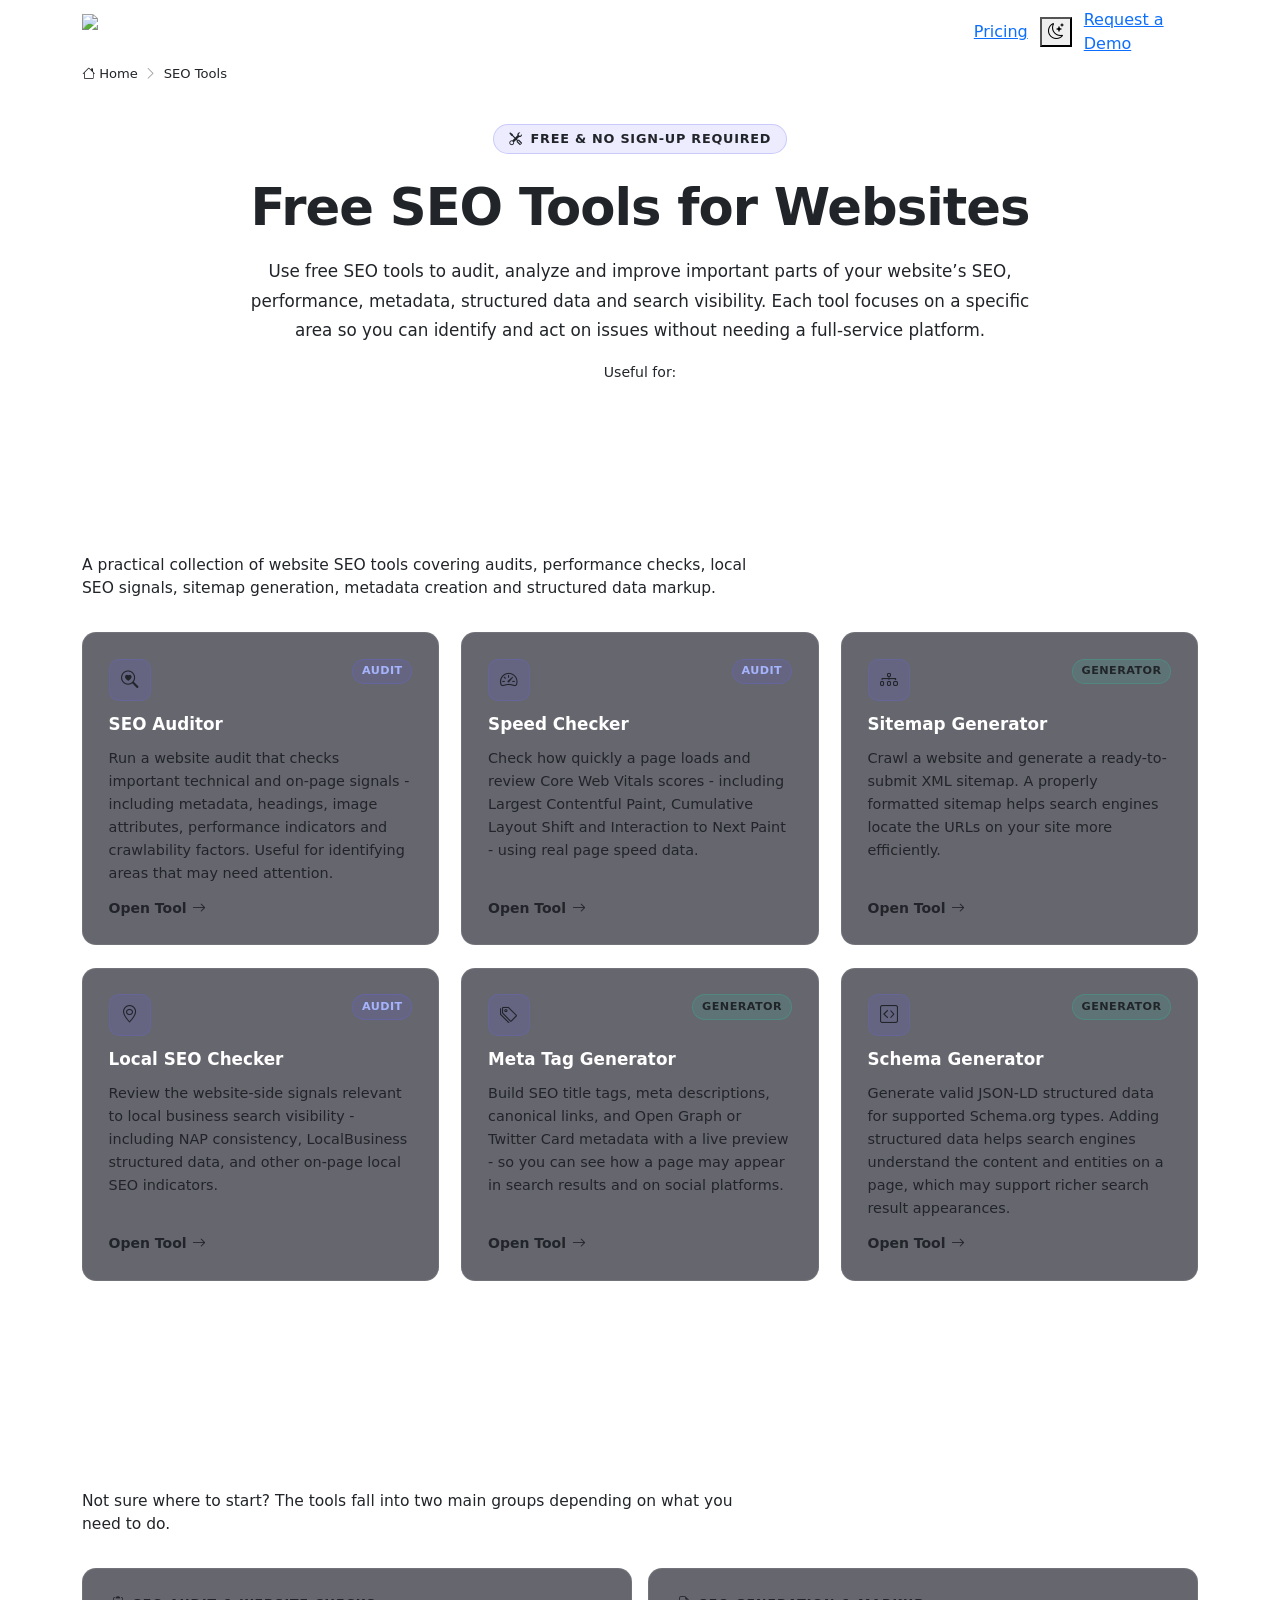
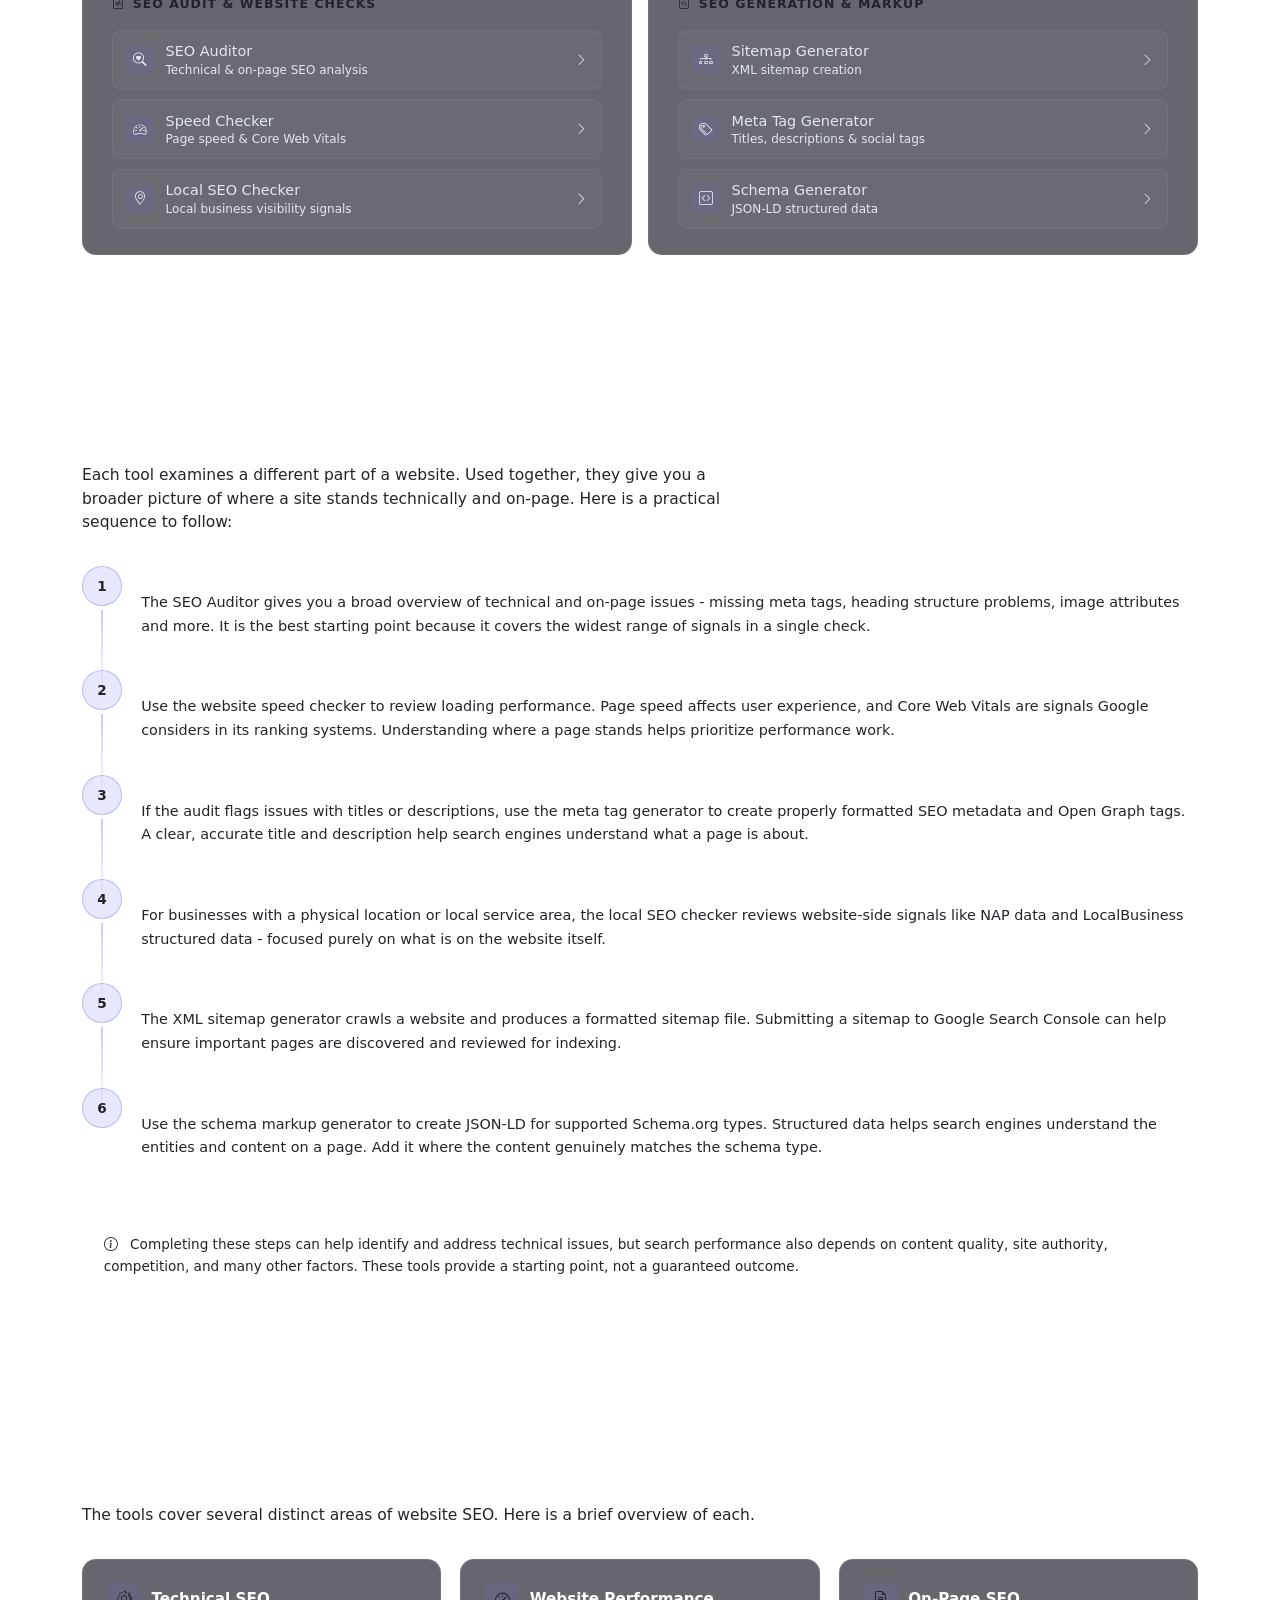
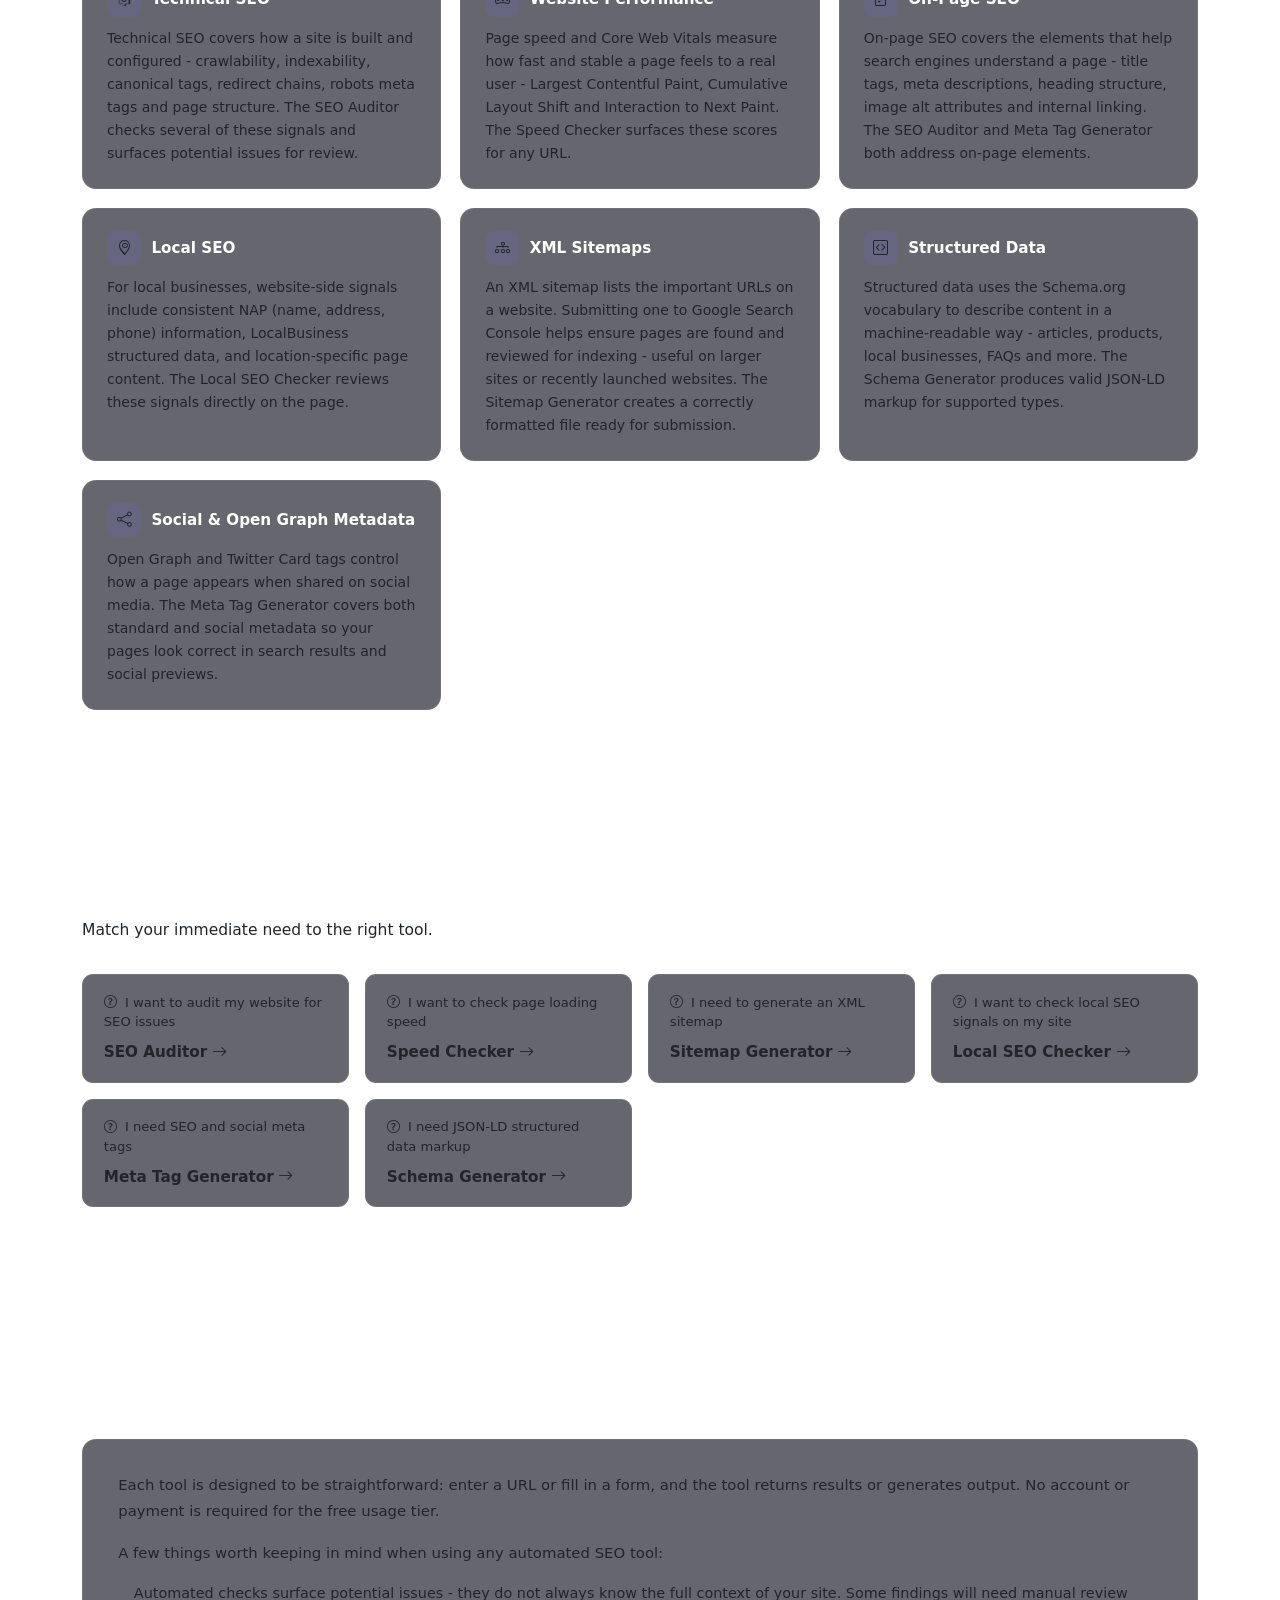
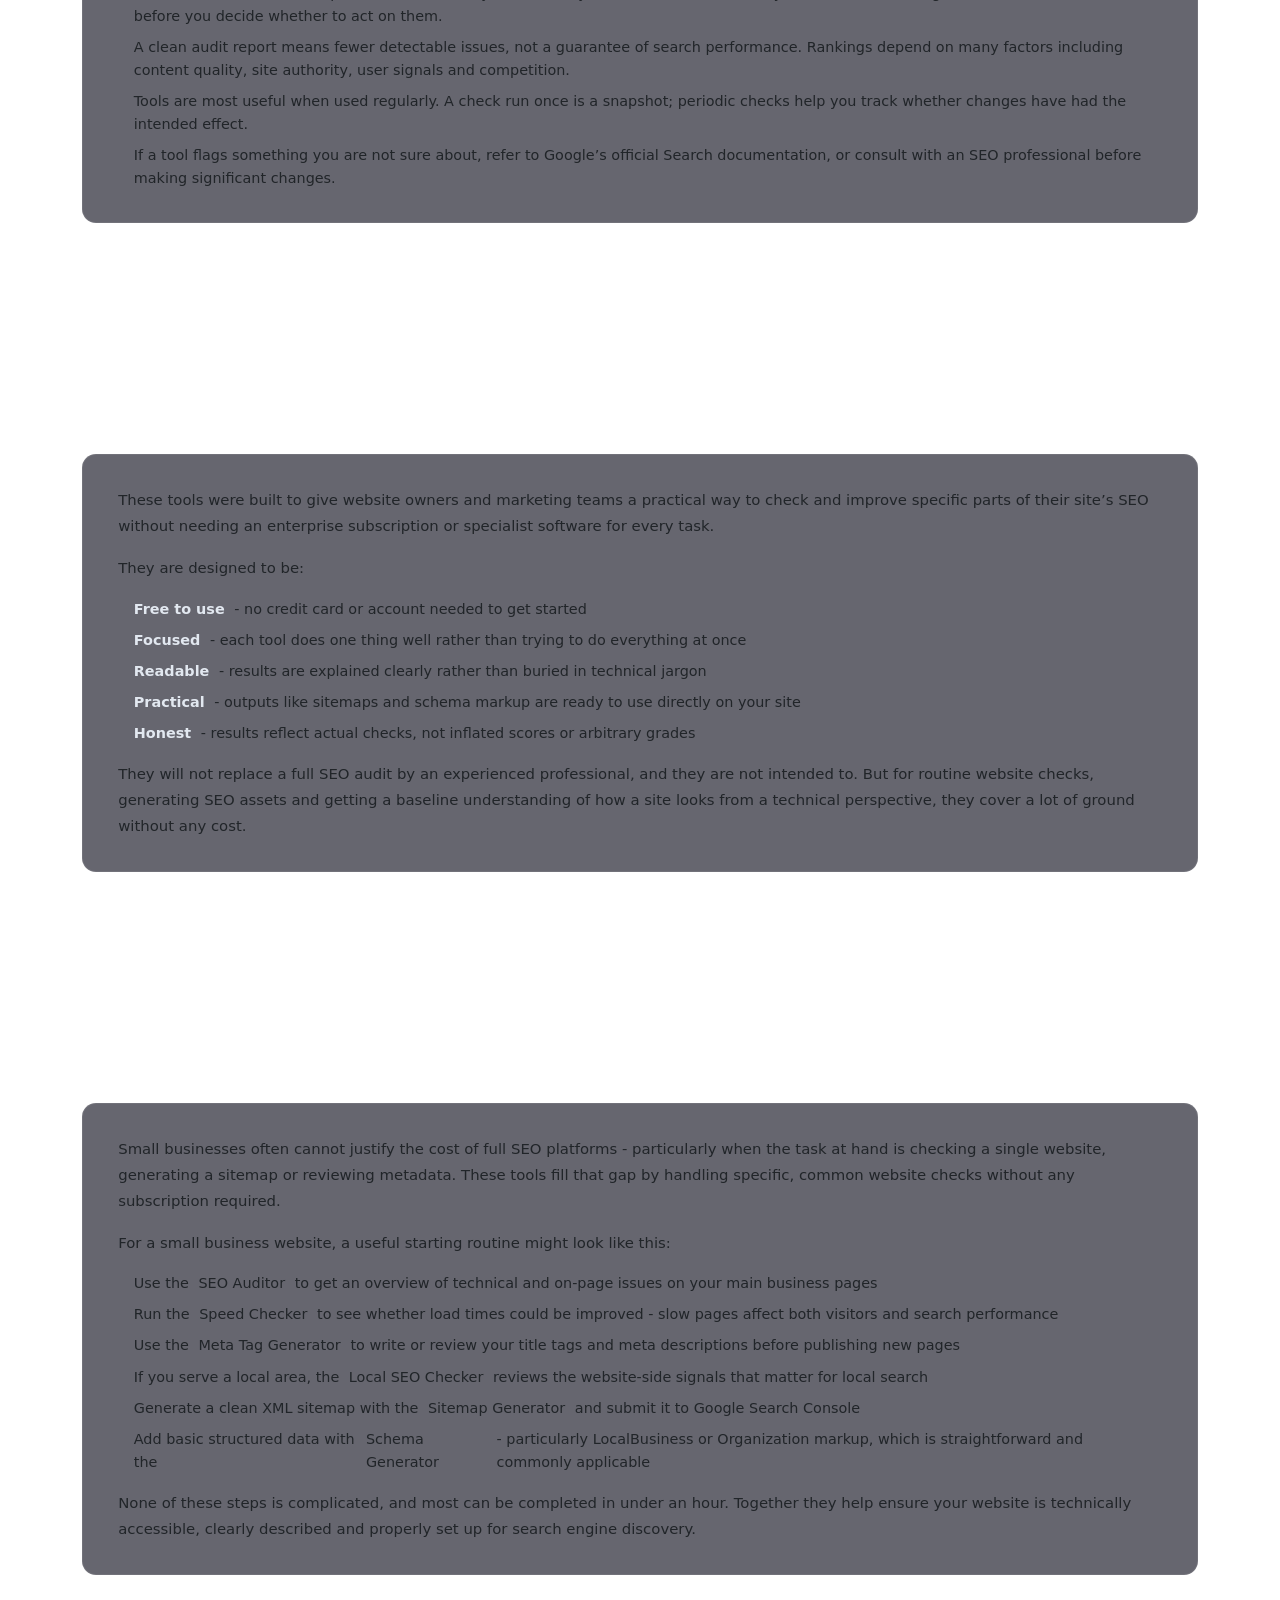
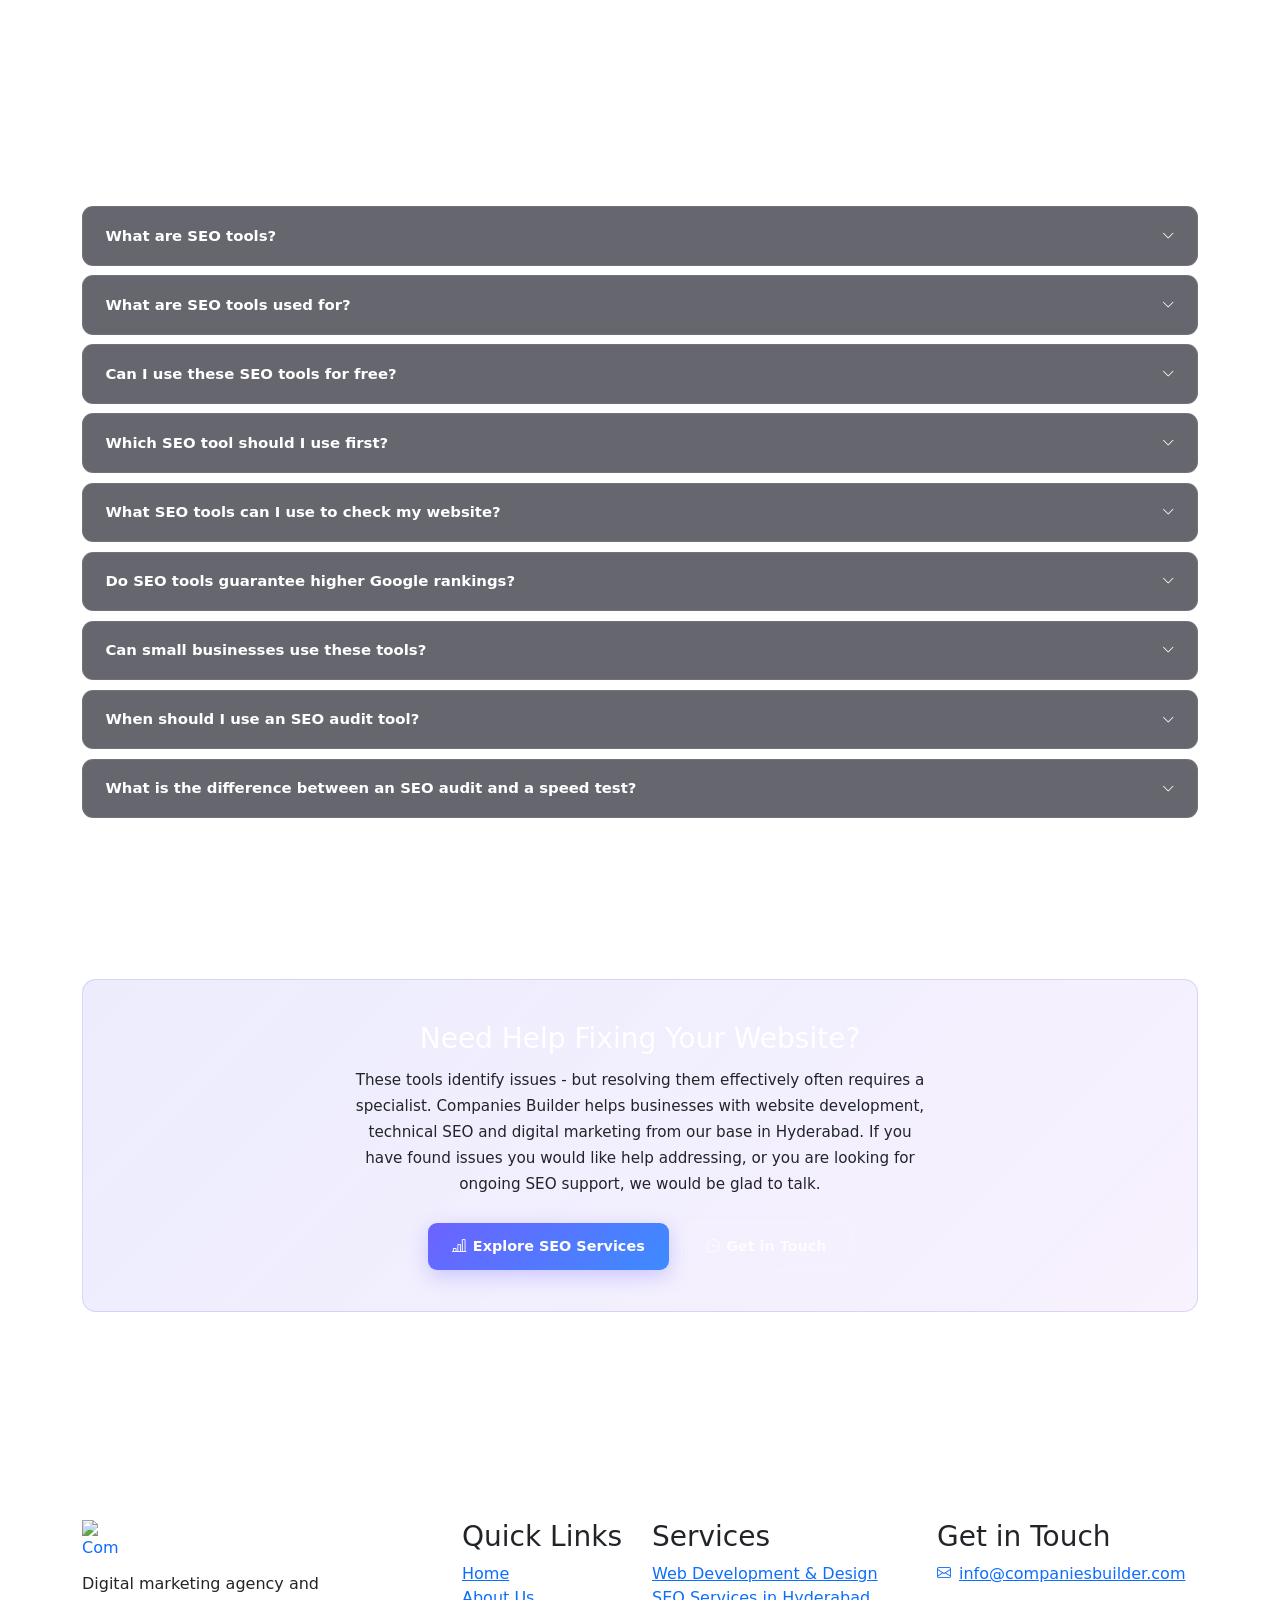
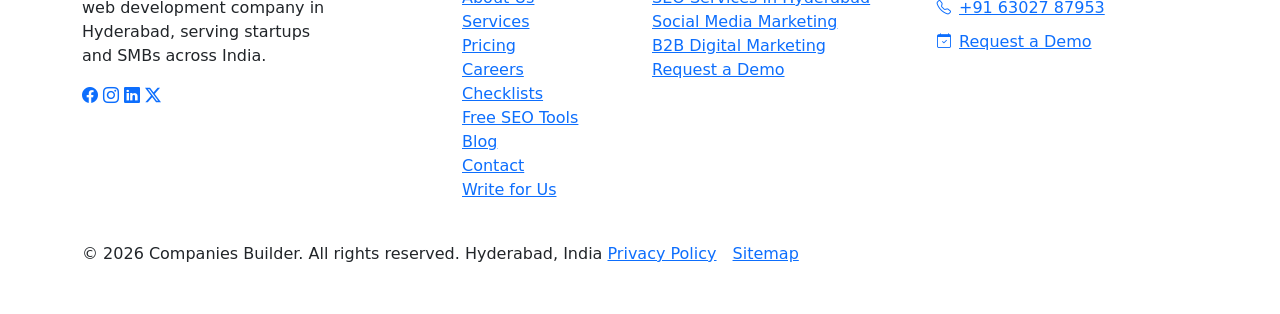
==== commit c1b53924: "Update global navigation, footer with Careers & Write for Us, and clean dashes across all tool pages" ====
--- a/public/index.html
+++ b/public/index.html
@@ -134,40 +134,50 @@
   </script>
 </head>
 <body>
-  <!-- NAVBAR -->
+    <!-- NAVBAR -->
   <nav class="navbar navbar-expand-lg navbar-dark fixed-top" id="siteNav" aria-label="Main navigation">
     <div class="container">
       <a class="navbar-brand d-flex align-items-center gap-2" href="https://companiesbuilder.com/" aria-label="Companies Builder home">
         <img src="https://companiesbuilder.com/assets/images/CB-logo.png" alt="Companies Builder logo" height="36" width="36">
         <span>Companies Builder</span>
       </a>
-      <button class="navbar-toggler border-0" type="button" data-bs-toggle="collapse" data-bs-target="#mainNav" aria-controls="mainNav" aria-expanded="false" aria-label="Toggle navigation">
+      <button class="navbar-toggler border-0" type="button" data-bs-toggle="collapse" data-bs-target="#mainNav"
+        aria-controls="mainNav" aria-expanded="false" aria-label="Toggle navigation">
         <span class="navbar-toggler-icon"></span>
       </button>
       <div class="collapse navbar-collapse" id="mainNav">
         <ul class="navbar-nav ms-auto align-items-lg-center gap-lg-1">
-          <li class="nav-item"><a class="nav-link" href="https://companiesbuilder.com/">Home</a></li>
-          <li class="nav-item"><a class="nav-link" href="https://companiesbuilder.com/about/">About</a></li>
+          <li class="nav-item"><a class="nav-link" href="https://companiesbuilder.com/" data-nav="home">Home</a></li>
+          <li class="nav-item"><a class="nav-link" href="https://companiesbuilder.com/about/" data-nav="about">About</a></li>
           <li class="nav-item dropdown">
-            <a class="nav-link dropdown-toggle" href="https://companiesbuilder.com/services/" id="servicesDrop" role="button" data-bs-toggle="dropdown" aria-expanded="false">Services</a>
+            <a class="nav-link dropdown-toggle" href="https://companiesbuilder.com/services/" id="servicesDrop" role="button"
+              data-bs-toggle="dropdown" aria-expanded="false" data-nav="services">Services</a>
             <ul class="dropdown-menu" aria-labelledby="servicesDrop">
-              <li><a class="dropdown-item" href="https://companiesbuilder.com/services/web-development-and-designing/"><i class="bi bi-code-slash me-2 opacity-75"></i>Web Development &amp; Designing</a></li>
-              <li><a class="dropdown-item" href="https://companiesbuilder.com/services/seo-services-in-hyderabad/"><i class="bi bi-bar-chart-line me-2 opacity-75"></i>SEO Services in Hyderabad</a></li>
-              <li><a class="dropdown-item" href="https://companiesbuilder.com/services/social-media-marketing-company-in-hyderabad/"><i class="bi bi-megaphone me-2 opacity-75"></i>Social Media Marketing</a></li>
-              <li><a class="dropdown-item" href="https://companiesbuilder.com/services/b2b-digital-marketing-agency/"><i class="bi bi-briefcase me-2 opacity-75"></i>B2B Digital Marketing</a></li>
+              <li><a class="dropdown-item" href="https://companiesbuilder.com/services/web-development-and-designing/"><i
+                    class="bi bi-code-slash me-2 opacity-75"></i>Web Development &amp; Designing</a></li>
+              <li><a class="dropdown-item" href="https://companiesbuilder.com/services/seo-services-in-hyderabad/"><i
+                    class="bi bi-bar-chart-line me-2 opacity-75"></i>SEO Services in Hyderabad</a></li>
+              <li><a class="dropdown-item" href="https://companiesbuilder.com/services/social-media-marketing-company-in-hyderabad/"><i
+                    class="bi bi-megaphone me-2 opacity-75"></i>Social Media Marketing</a></li>
+              <li><a class="dropdown-item" href="https://companiesbuilder.com/services/b2b-digital-marketing-agency/"><i
+                    class="bi bi-briefcase me-2 opacity-75"></i>B2B Digital Marketing</a></li>
               <li><hr class="dropdown-divider my-1"></li>
               <li><a class="dropdown-item fw-bold" href="https://companiesbuilder.com/services/"><i class="bi bi-grid me-2 opacity-75"></i>All Services</a></li>
             </ul>
           </li>
           <li class="nav-item dropdown">
-            <a class="nav-link dropdown-toggle" href="#" id="resourcesDrop" role="button" data-bs-toggle="dropdown" aria-expanded="false">Resources</a>
+            <a class="nav-link dropdown-toggle" href="#" id="resourcesDrop" role="button" data-bs-toggle="dropdown"
+              aria-expanded="false" data-nav="resources">Resources</a>
             <ul class="dropdown-menu" aria-labelledby="resourcesDrop">
               <li><a class="dropdown-item" href="https://companiesbuilder.com/resources/checklists/"><i class="bi bi-ui-checks me-2 opacity-75"></i>Checklists</a></li>
+              <li><a class="dropdown-item" href="https://companiesbuilder.com/write-for-us/"><i class="bi bi-pencil-square me-2 opacity-75"></i>Write for Us</a></li>
+              <li><a class="dropdown-item" href="https://companiesbuilder.com/careers/"><i class="bi bi-briefcase me-2 opacity-75"></i>Careers</a></li>
             </ul>
           </li>
-          <li class="nav-item"><a class="nav-link active" href="https://companiesbuilder.com/tools/" aria-current="page">Tools</a></li>
-          <li class="nav-item"><a class="nav-link" href="https://companiesbuilder.com/blogs/">Blogs</a></li>
-          <li class="nav-item"><a class="nav-link" href="https://companiesbuilder.com/contact/">Contact</a></li>
+          <li class="nav-item"><a class="nav-link" href="https://companiesbuilder.com/careers/" data-nav="careers">Careers</a></li>
+          <li class="nav-item"><a class="nav-link active" href="https://companiesbuilder.com/tools/" data-nav="tools" aria-current="page">Tools</a></li>
+          <li class="nav-item"><a class="nav-link" href="https://companiesbuilder.com/blogs/" data-nav="blogs">Blogs</a></li>
+          <li class="nav-item"><a class="nav-link" href="https://companiesbuilder.com/contact/" data-nav="contact">Contact</a></li>
           <li class="nav-item ms-lg-2 mt-2 mt-lg-0"><a class="nav-btn nav-pricing" href="https://companiesbuilder.com/pricing">Pricing</a></li>
           <li class="nav-item ms-lg-2 mt-2 mt-lg-0"><button class="theme-toggle-btn" id="themeToggle" type="button" aria-label="Toggle light and dark mode" title="Toggle light and dark mode"><i class="bi bi-moon-stars" aria-hidden="true"></i></button></li>
           <li class="nav-item ms-lg-2 mt-2 mt-lg-0"><a class="nav-btn nav-demo" href="https://companiesbuilder.com/demo/">Request a Demo</a></li>
@@ -211,13 +221,13 @@
           <a href="https://companiesbuilder.com/tools/seo-auditor/" class="tool-card" role="listitem">
             <div class="tool-card-top"><div class="tool-card-icon"><i class="bi bi-search-heart" aria-hidden="true"></i></div><span class="tool-card-badge badge-audit">Audit</span></div>
             <h3>SEO Auditor</h3>
-            <p>Run a website audit that checks important technical and on-page signals &#8212; including metadata, headings, image attributes, performance indicators and crawlability factors. Useful for identifying areas that may need attention.</p>
+            <p>Run a website audit that checks important technical and on-page signals - including metadata, headings, image attributes, performance indicators and crawlability factors. Useful for identifying areas that may need attention.</p>
             <div class="tool-card-cta">Open Tool <i class="bi bi-arrow-right" aria-hidden="true"></i></div>
           </a>
           <a href="https://companiesbuilder.com/tools/speed-checker/" class="tool-card" role="listitem">
             <div class="tool-card-top"><div class="tool-card-icon"><i class="bi bi-speedometer2" aria-hidden="true"></i></div><span class="tool-card-badge badge-audit">Audit</span></div>
             <h3>Speed Checker</h3>
-            <p>Check how quickly a page loads and review Core Web Vitals scores &#8212; including Largest Contentful Paint, Cumulative Layout Shift and Interaction to Next Paint &#8212; using real page speed data.</p>
+            <p>Check how quickly a page loads and review Core Web Vitals scores - including Largest Contentful Paint, Cumulative Layout Shift and Interaction to Next Paint - using real page speed data.</p>
             <div class="tool-card-cta">Open Tool <i class="bi bi-arrow-right" aria-hidden="true"></i></div>
           </a>
           <a href="https://companiesbuilder.com/tools/sitemap-generator/" class="tool-card" role="listitem">
@@ -229,13 +239,13 @@
           <a href="https://companiesbuilder.com/tools/local-seo/" class="tool-card" role="listitem">
             <div class="tool-card-top"><div class="tool-card-icon"><i class="bi bi-geo-alt" aria-hidden="true"></i></div><span class="tool-card-badge badge-audit">Audit</span></div>
             <h3>Local SEO Checker</h3>
-            <p>Review the website-side signals relevant to local business search visibility &#8212; including NAP consistency, LocalBusiness structured data, and other on-page local SEO indicators.</p>
+            <p>Review the website-side signals relevant to local business search visibility - including NAP consistency, LocalBusiness structured data, and other on-page local SEO indicators.</p>
             <div class="tool-card-cta">Open Tool <i class="bi bi-arrow-right" aria-hidden="true"></i></div>
           </a>
           <a href="https://companiesbuilder.com/tools/meta-tag-generator/" class="tool-card" role="listitem">
             <div class="tool-card-top"><div class="tool-card-icon"><i class="bi bi-tags" aria-hidden="true"></i></div><span class="tool-card-badge badge-generator">Generator</span></div>
             <h3>Meta Tag Generator</h3>
-            <p>Build SEO title tags, meta descriptions, canonical links, and Open Graph or Twitter Card metadata with a live preview &#8212; so you can see how a page may appear in search results and on social platforms.</p>
+            <p>Build SEO title tags, meta descriptions, canonical links, and Open Graph or Twitter Card metadata with a live preview - so you can see how a page may appear in search results and on social platforms.</p>
             <div class="tool-card-cta">Open Tool <i class="bi bi-arrow-right" aria-hidden="true"></i></div>
           </a>
           <a href="https://companiesbuilder.com/tools/schema-generator/" class="tool-card" role="listitem">
@@ -288,10 +298,10 @@
           <p>Each tool examines a different part of a website. Used together, they give you a broader picture of where a site stands technically and on-page. Here is a practical sequence to follow:</p>
         </div>
         <div class="workflow-steps">
-          <div class="workflow-step"><div class="step-num" aria-hidden="true">1</div><div class="step-content"><h3>Start with the SEO Auditor</h3><p>The <a href="https://companiesbuilder.com/tools/seo-auditor/">SEO Auditor</a> gives you a broad overview of technical and on-page issues &#8212; missing meta tags, heading structure problems, image attributes and more. It is the best starting point because it covers the widest range of signals in a single check.</p></div></div>
+          <div class="workflow-step"><div class="step-num" aria-hidden="true">1</div><div class="step-content"><h3>Start with the SEO Auditor</h3><p>The <a href="https://companiesbuilder.com/tools/seo-auditor/">SEO Auditor</a> gives you a broad overview of technical and on-page issues - missing meta tags, heading structure problems, image attributes and more. It is the best starting point because it covers the widest range of signals in a single check.</p></div></div>
           <div class="workflow-step"><div class="step-num" aria-hidden="true">2</div><div class="step-content"><h3>Check Page Speed and Core Web Vitals</h3><p>Use the <a href="https://companiesbuilder.com/tools/speed-checker/">website speed checker</a> to review loading performance. Page speed affects user experience, and Core Web Vitals are signals Google considers in its ranking systems. Understanding where a page stands helps prioritize performance work.</p></div></div>
           <div class="workflow-step"><div class="step-num" aria-hidden="true">3</div><div class="step-content"><h3>Review Your Page Metadata</h3><p>If the audit flags issues with titles or descriptions, use the <a href="https://companiesbuilder.com/tools/meta-tag-generator/">meta tag generator</a> to create properly formatted SEO metadata and Open Graph tags. A clear, accurate title and description help search engines understand what a page is about.</p></div></div>
-          <div class="workflow-step"><div class="step-num" aria-hidden="true">4</div><div class="step-content"><h3>Check Local SEO Signals (if relevant)</h3><p>For businesses with a physical location or local service area, the <a href="https://companiesbuilder.com/tools/local-seo/">local SEO checker</a> reviews website-side signals like NAP data and LocalBusiness structured data &#8212; focused purely on what is on the website itself.</p></div></div>
+          <div class="workflow-step"><div class="step-num" aria-hidden="true">4</div><div class="step-content"><h3>Check Local SEO Signals (if relevant)</h3><p>For businesses with a physical location or local service area, the <a href="https://companiesbuilder.com/tools/local-seo/">local SEO checker</a> reviews website-side signals like NAP data and LocalBusiness structured data - focused purely on what is on the website itself.</p></div></div>
           <div class="workflow-step"><div class="step-num" aria-hidden="true">5</div><div class="step-content"><h3>Generate or Review Your XML Sitemap</h3><p>The <a href="https://companiesbuilder.com/tools/sitemap-generator/">XML sitemap generator</a> crawls a website and produces a formatted sitemap file. Submitting a sitemap to Google Search Console can help ensure important pages are discovered and reviewed for indexing.</p></div></div>
           <div class="workflow-step"><div class="step-num" aria-hidden="true">6</div><div class="step-content"><h3>Add or Review Structured Data</h3><p>Use the <a href="https://companiesbuilder.com/tools/schema-generator/">schema markup generator</a> to create JSON-LD for supported Schema.org types. Structured data helps search engines understand the entities and content on a page. Add it where the content genuinely matches the schema type.</p></div></div>
         </div>
@@ -310,12 +320,12 @@
           <p>The tools cover several distinct areas of website SEO. Here is a brief overview of each.</p>
         </div>
         <div class="topic-grid">
-          <div class="topic-block"><div class="topic-block-head"><div class="topic-icon"><i class="bi bi-gear" aria-hidden="true"></i></div><h3>Technical SEO</h3></div><p>Technical SEO covers how a site is built and configured &#8212; crawlability, indexability, canonical tags, redirect chains, robots meta tags and page structure. The <a href="https://companiesbuilder.com/tools/seo-auditor/">SEO Auditor</a> checks several of these signals and surfaces potential issues for review.</p></div>
-          <div class="topic-block"><div class="topic-block-head"><div class="topic-icon"><i class="bi bi-speedometer2" aria-hidden="true"></i></div><h3>Website Performance</h3></div><p>Page speed and Core Web Vitals measure how fast and stable a page feels to a real user &#8212; Largest Contentful Paint, Cumulative Layout Shift and Interaction to Next Paint. The <a href="https://companiesbuilder.com/tools/speed-checker/">Speed Checker</a> surfaces these scores for any URL.</p></div>
-          <div class="topic-block"><div class="topic-block-head"><div class="topic-icon"><i class="bi bi-file-earmark-text" aria-hidden="true"></i></div><h3>On-Page SEO</h3></div><p>On-page SEO covers the elements that help search engines understand a page &#8212; title tags, meta descriptions, heading structure, image alt attributes and internal linking. The <a href="https://companiesbuilder.com/tools/seo-auditor/">SEO Auditor</a> and <a href="https://companiesbuilder.com/tools/meta-tag-generator/">Meta Tag Generator</a> both address on-page elements.</p></div>
+          <div class="topic-block"><div class="topic-block-head"><div class="topic-icon"><i class="bi bi-gear" aria-hidden="true"></i></div><h3>Technical SEO</h3></div><p>Technical SEO covers how a site is built and configured - crawlability, indexability, canonical tags, redirect chains, robots meta tags and page structure. The <a href="https://companiesbuilder.com/tools/seo-auditor/">SEO Auditor</a> checks several of these signals and surfaces potential issues for review.</p></div>
+          <div class="topic-block"><div class="topic-block-head"><div class="topic-icon"><i class="bi bi-speedometer2" aria-hidden="true"></i></div><h3>Website Performance</h3></div><p>Page speed and Core Web Vitals measure how fast and stable a page feels to a real user - Largest Contentful Paint, Cumulative Layout Shift and Interaction to Next Paint. The <a href="https://companiesbuilder.com/tools/speed-checker/">Speed Checker</a> surfaces these scores for any URL.</p></div>
+          <div class="topic-block"><div class="topic-block-head"><div class="topic-icon"><i class="bi bi-file-earmark-text" aria-hidden="true"></i></div><h3>On-Page SEO</h3></div><p>On-page SEO covers the elements that help search engines understand a page - title tags, meta descriptions, heading structure, image alt attributes and internal linking. The <a href="https://companiesbuilder.com/tools/seo-auditor/">SEO Auditor</a> and <a href="https://companiesbuilder.com/tools/meta-tag-generator/">Meta Tag Generator</a> both address on-page elements.</p></div>
           <div class="topic-block"><div class="topic-block-head"><div class="topic-icon"><i class="bi bi-geo-alt" aria-hidden="true"></i></div><h3>Local SEO</h3></div><p>For local businesses, website-side signals include consistent NAP (name, address, phone) information, LocalBusiness structured data, and location-specific page content. The <a href="https://companiesbuilder.com/tools/local-seo/">Local SEO Checker</a> reviews these signals directly on the page.</p></div>
-          <div class="topic-block"><div class="topic-block-head"><div class="topic-icon"><i class="bi bi-diagram-3" aria-hidden="true"></i></div><h3>XML Sitemaps</h3></div><p>An XML sitemap lists the important URLs on a website. Submitting one to Google Search Console helps ensure pages are found and reviewed for indexing &#8212; useful on larger sites or recently launched websites. The <a href="https://companiesbuilder.com/tools/sitemap-generator/">Sitemap Generator</a> creates a correctly formatted file ready for submission.</p></div>
-          <div class="topic-block"><div class="topic-block-head"><div class="topic-icon"><i class="bi bi-code-square" aria-hidden="true"></i></div><h3>Structured Data</h3></div><p>Structured data uses the Schema.org vocabulary to describe content in a machine-readable way &#8212; articles, products, local businesses, FAQs and more. The <a href="https://companiesbuilder.com/tools/schema-generator/">Schema Generator</a> produces valid JSON-LD markup for supported types.</p></div>
+          <div class="topic-block"><div class="topic-block-head"><div class="topic-icon"><i class="bi bi-diagram-3" aria-hidden="true"></i></div><h3>XML Sitemaps</h3></div><p>An XML sitemap lists the important URLs on a website. Submitting one to Google Search Console helps ensure pages are found and reviewed for indexing - useful on larger sites or recently launched websites. The <a href="https://companiesbuilder.com/tools/sitemap-generator/">Sitemap Generator</a> creates a correctly formatted file ready for submission.</p></div>
+          <div class="topic-block"><div class="topic-block-head"><div class="topic-icon"><i class="bi bi-code-square" aria-hidden="true"></i></div><h3>Structured Data</h3></div><p>Structured data uses the Schema.org vocabulary to describe content in a machine-readable way - articles, products, local businesses, FAQs and more. The <a href="https://companiesbuilder.com/tools/schema-generator/">Schema Generator</a> produces valid JSON-LD markup for supported types.</p></div>
           <div class="topic-block"><div class="topic-block-head"><div class="topic-icon"><i class="bi bi-share" aria-hidden="true"></i></div><h3>Social &amp; Open Graph Metadata</h3></div><p>Open Graph and Twitter Card tags control how a page appears when shared on social media. The <a href="https://companiesbuilder.com/tools/meta-tag-generator/">Meta Tag Generator</a> covers both standard and social metadata so your pages look correct in search results and social previews.</p></div>
         </div>
       </section>
@@ -347,7 +357,7 @@
           <p>Each tool is designed to be straightforward: enter a URL or fill in a form, and the tool returns results or generates output. No account or payment is required for the free usage tier.</p>
           <p>A few things worth keeping in mind when using any automated SEO tool:</p>
           <ul class="prose-bullets">
-            <li>Automated checks surface potential issues &#8212; they do not always know the full context of your site. Some findings will need manual review before you decide whether to act on them.</li>
+            <li>Automated checks surface potential issues - they do not always know the full context of your site. Some findings will need manual review before you decide whether to act on them.</li>
             <li>A clean audit report means fewer detectable issues, not a guarantee of search performance. Rankings depend on many factors including content quality, site authority, user signals and competition.</li>
             <li>Tools are most useful when used regularly. A check run once is a snapshot; periodic checks help you track whether changes have had the intended effect.</li>
             <li>If a tool flags something you are not sure about, refer to Google&#8217;s official Search documentation, or consult with an SEO professional before making significant changes.</li>
@@ -364,11 +374,11 @@
           <p>These tools were built to give website owners and marketing teams a practical way to check and improve specific parts of their site&#8217;s SEO without needing an enterprise subscription or specialist software for every task.</p>
           <p>They are designed to be:</p>
           <ul class="prose-bullets">
-            <li><strong style="color:#e2e8f0;">Free to use</strong> &#8212; no credit card or account needed to get started</li>
-            <li><strong style="color:#e2e8f0;">Focused</strong> &#8212; each tool does one thing well rather than trying to do everything at once</li>
-            <li><strong style="color:#e2e8f0;">Readable</strong> &#8212; results are explained clearly rather than buried in technical jargon</li>
-            <li><strong style="color:#e2e8f0;">Practical</strong> &#8212; outputs like sitemaps and schema markup are ready to use directly on your site</li>
-            <li><strong style="color:#e2e8f0;">Honest</strong> &#8212; results reflect actual checks, not inflated scores or arbitrary grades</li>
+            <li><strong style="color:#e2e8f0;">Free to use</strong> - no credit card or account needed to get started</li>
+            <li><strong style="color:#e2e8f0;">Focused</strong> - each tool does one thing well rather than trying to do everything at once</li>
+            <li><strong style="color:#e2e8f0;">Readable</strong> - results are explained clearly rather than buried in technical jargon</li>
+            <li><strong style="color:#e2e8f0;">Practical</strong> - outputs like sitemaps and schema markup are ready to use directly on your site</li>
+            <li><strong style="color:#e2e8f0;">Honest</strong> - results reflect actual checks, not inflated scores or arbitrary grades</li>
           </ul>
           <p style="margin-top:1rem;">They will not replace a full SEO audit by an experienced professional, and they are not intended to. But for routine website checks, generating SEO assets and getting a baseline understanding of how a site looks from a technical perspective, they cover a lot of ground without any cost.</p>
         </div>
@@ -380,15 +390,15 @@
       <section class="hub-section" aria-labelledby="small-biz-heading">
         <div class="hub-section-header"><h2 id="small-biz-heading">Free SEO Tools for Small Businesses</h2></div>
         <div class="prose-section">
-          <p>Small businesses often cannot justify the cost of full SEO platforms &#8212; particularly when the task at hand is checking a single website, generating a sitemap or reviewing metadata. These tools fill that gap by handling specific, common website checks without any subscription required.</p>
+          <p>Small businesses often cannot justify the cost of full SEO platforms - particularly when the task at hand is checking a single website, generating a sitemap or reviewing metadata. These tools fill that gap by handling specific, common website checks without any subscription required.</p>
           <p>For a small business website, a useful starting routine might look like this:</p>
           <ul class="prose-bullets">
             <li>Use the <a href="https://companiesbuilder.com/tools/seo-auditor/">SEO Auditor</a> to get an overview of technical and on-page issues on your main business pages</li>
-            <li>Run the <a href="https://companiesbuilder.com/tools/speed-checker/">Speed Checker</a> to see whether load times could be improved &#8212; slow pages affect both visitors and search performance</li>
+            <li>Run the <a href="https://companiesbuilder.com/tools/speed-checker/">Speed Checker</a> to see whether load times could be improved - slow pages affect both visitors and search performance</li>
             <li>Use the <a href="https://companiesbuilder.com/tools/meta-tag-generator/">Meta Tag Generator</a> to write or review your title tags and meta descriptions before publishing new pages</li>
             <li>If you serve a local area, the <a href="https://companiesbuilder.com/tools/local-seo/">Local SEO Checker</a> reviews the website-side signals that matter for local search</li>
             <li>Generate a clean XML sitemap with the <a href="https://companiesbuilder.com/tools/sitemap-generator/">Sitemap Generator</a> and submit it to Google Search Console</li>
-            <li>Add basic structured data with the <a href="https://companiesbuilder.com/tools/schema-generator/">Schema Generator</a> &#8212; particularly LocalBusiness or Organization markup, which is straightforward and commonly applicable</li>
+            <li>Add basic structured data with the <a href="https://companiesbuilder.com/tools/schema-generator/">Schema Generator</a> - particularly LocalBusiness or Organization markup, which is straightforward and commonly applicable</li>
           </ul>
           <p style="margin-top:1rem;">None of these steps is complicated, and most can be completed in under an hour. Together they help ensure your website is technically accessible, clearly described and properly set up for search engine discovery.</p>
         </div>
@@ -402,13 +412,13 @@
         <div class="faq-list" id="faqAccordion">
           <div class="faq-item"><button class="faq-btn" type="button" data-bs-toggle="collapse" data-bs-target="#faq-1" aria-expanded="false" aria-controls="faq-1">What are SEO tools? <i class="bi bi-chevron-down faq-chevron" aria-hidden="true"></i></button><div id="faq-1" class="faq-body collapse">SEO tools are utilities that help website owners and marketers review, analyze and improve different aspects of a website&#8217;s search engine optimization. They can check technical elements, analyze on-page content, generate SEO assets like sitemaps and metadata, and surface issues that may affect how a site appears in search results.</div></div>
           <div class="faq-item"><button class="faq-btn" type="button" data-bs-toggle="collapse" data-bs-target="#faq-2" aria-expanded="false" aria-controls="faq-2">What are SEO tools used for? <i class="bi bi-chevron-down faq-chevron" aria-hidden="true"></i></button><div id="faq-2" class="faq-body collapse">They are used for a range of tasks: auditing a website for technical and on-page issues, checking page loading speed, reviewing metadata, generating sitemaps, checking local SEO signals, creating structured data and producing social metadata. Different tools focus on different parts of the SEO picture.</div></div>
-          <div class="faq-item"><button class="faq-btn" type="button" data-bs-toggle="collapse" data-bs-target="#faq-3" aria-expanded="false" aria-controls="faq-3">Can I use these SEO tools for free? <i class="bi bi-chevron-down faq-chevron" aria-hidden="true"></i></button><div id="faq-3" class="faq-body collapse">Yes. All six tools are free to use with no account or sign-up required. Some tools &#8212; the SEO Auditor, Speed Checker, Sitemap Generator and Local SEO Checker &#8212; have a limit on free usage per device. The Meta Tag Generator and Schema Generator are unlimited. You can see the free tier details on each individual tool page.</div></div>
-          <div class="faq-item"><button class="faq-btn" type="button" data-bs-toggle="collapse" data-bs-target="#faq-4" aria-expanded="false" aria-controls="faq-4">Which SEO tool should I use first? <i class="bi bi-chevron-down faq-chevron" aria-hidden="true"></i></button><div id="faq-4" class="faq-body collapse">The <a href="https://companiesbuilder.com/tools/seo-auditor/">SEO Auditor</a> is usually the best starting point because it provides a broad overview of technical and on-page issues across an entire page in a single check. From there you can decide which other tools &#8212; Speed Checker, Meta Tag Generator, Local SEO Checker and so on &#8212; are most relevant to what you found.</div></div>
+          <div class="faq-item"><button class="faq-btn" type="button" data-bs-toggle="collapse" data-bs-target="#faq-3" aria-expanded="false" aria-controls="faq-3">Can I use these SEO tools for free? <i class="bi bi-chevron-down faq-chevron" aria-hidden="true"></i></button><div id="faq-3" class="faq-body collapse">Yes. All six tools are free to use with no account or sign-up required. Some tools - the SEO Auditor, Speed Checker, Sitemap Generator and Local SEO Checker - have a limit on free usage per device. The Meta Tag Generator and Schema Generator are unlimited. You can see the free tier details on each individual tool page.</div></div>
+          <div class="faq-item"><button class="faq-btn" type="button" data-bs-toggle="collapse" data-bs-target="#faq-4" aria-expanded="false" aria-controls="faq-4">Which SEO tool should I use first? <i class="bi bi-chevron-down faq-chevron" aria-hidden="true"></i></button><div id="faq-4" class="faq-body collapse">The <a href="https://companiesbuilder.com/tools/seo-auditor/">SEO Auditor</a> is usually the best starting point because it provides a broad overview of technical and on-page issues across an entire page in a single check. From there you can decide which other tools - Speed Checker, Meta Tag Generator, Local SEO Checker and so on - are most relevant to what you found.</div></div>
           <div class="faq-item"><button class="faq-btn" type="button" data-bs-toggle="collapse" data-bs-target="#faq-5" aria-expanded="false" aria-controls="faq-5">What SEO tools can I use to check my website? <i class="bi bi-chevron-down faq-chevron" aria-hidden="true"></i></button><div id="faq-5" class="faq-body collapse">For checking a website, the most relevant tools here are the <a href="https://companiesbuilder.com/tools/seo-auditor/">SEO Auditor</a> (technical and on-page SEO), the <a href="https://companiesbuilder.com/tools/speed-checker/">Speed Checker</a> (page loading performance) and the <a href="https://companiesbuilder.com/tools/local-seo/">Local SEO Checker</a> (local business signals). Together they cover most of the common areas worth reviewing on a website.</div></div>
-          <div class="faq-item"><button class="faq-btn" type="button" data-bs-toggle="collapse" data-bs-target="#faq-6" aria-expanded="false" aria-controls="faq-6">Do SEO tools guarantee higher Google rankings? <i class="bi bi-chevron-down faq-chevron" aria-hidden="true"></i></button><div id="faq-6" class="faq-body collapse">No &#8212; and anyone claiming otherwise should be treated with caution. SEO tools help identify potential issues and generate useful assets, but search rankings depend on many factors including content relevance, site authority, backlinks, user engagement and competition. These tools provide a starting point for improving technical implementation, not a guaranteed ranking outcome.</div></div>
-          <div class="faq-item"><button class="faq-btn" type="button" data-bs-toggle="collapse" data-bs-target="#faq-7" aria-expanded="false" aria-controls="faq-7">Can small businesses use these tools? <i class="bi bi-chevron-down faq-chevron" aria-hidden="true"></i></button><div id="faq-7" class="faq-body collapse">Yes. These tools were designed with small businesses in mind. They cover practical, common website tasks &#8212; checking SEO, reviewing speed, generating a sitemap, creating metadata &#8212; without requiring an enterprise platform or technical background. Most checks take a few minutes and the results include clear explanations.</div></div>
+          <div class="faq-item"><button class="faq-btn" type="button" data-bs-toggle="collapse" data-bs-target="#faq-6" aria-expanded="false" aria-controls="faq-6">Do SEO tools guarantee higher Google rankings? <i class="bi bi-chevron-down faq-chevron" aria-hidden="true"></i></button><div id="faq-6" class="faq-body collapse">No - and anyone claiming otherwise should be treated with caution. SEO tools help identify potential issues and generate useful assets, but search rankings depend on many factors including content relevance, site authority, backlinks, user engagement and competition. These tools provide a starting point for improving technical implementation, not a guaranteed ranking outcome.</div></div>
+          <div class="faq-item"><button class="faq-btn" type="button" data-bs-toggle="collapse" data-bs-target="#faq-7" aria-expanded="false" aria-controls="faq-7">Can small businesses use these tools? <i class="bi bi-chevron-down faq-chevron" aria-hidden="true"></i></button><div id="faq-7" class="faq-body collapse">Yes. These tools were designed with small businesses in mind. They cover practical, common website tasks - checking SEO, reviewing speed, generating a sitemap, creating metadata - without requiring an enterprise platform or technical background. Most checks take a few minutes and the results include clear explanations.</div></div>
           <div class="faq-item"><button class="faq-btn" type="button" data-bs-toggle="collapse" data-bs-target="#faq-8" aria-expanded="false" aria-controls="faq-8">When should I use an SEO audit tool? <i class="bi bi-chevron-down faq-chevron" aria-hidden="true"></i></button><div id="faq-8" class="faq-body collapse">An <a href="https://companiesbuilder.com/tools/seo-auditor/">SEO audit tool</a> is useful when you want a baseline check of a page before it goes live, after a website redesign or platform migration, when you notice a traffic drop and want to rule out technical issues, or simply as a periodic check to catch anything that may have changed or broken over time.</div></div>
-          <div class="faq-item"><button class="faq-btn" type="button" data-bs-toggle="collapse" data-bs-target="#faq-9" aria-expanded="false" aria-controls="faq-9">What is the difference between an SEO audit and a speed test? <i class="bi bi-chevron-down faq-chevron" aria-hidden="true"></i></button><div id="faq-9" class="faq-body collapse">An SEO audit checks a broad range of on-page and technical factors &#8212; metadata, heading structure, image attributes, canonical tags and more. A speed test focuses specifically on how quickly a page loads and how it performs against Core Web Vitals metrics. Both are useful: the audit gives you a wider picture, while the speed test gives specific performance data. Use the <a href="https://companiesbuilder.com/tools/seo-auditor/">SEO Auditor</a> and <a href="https://companiesbuilder.com/tools/speed-checker/">Speed Checker</a> independently or in combination.</div></div>
+          <div class="faq-item"><button class="faq-btn" type="button" data-bs-toggle="collapse" data-bs-target="#faq-9" aria-expanded="false" aria-controls="faq-9">What is the difference between an SEO audit and a speed test? <i class="bi bi-chevron-down faq-chevron" aria-hidden="true"></i></button><div id="faq-9" class="faq-body collapse">An SEO audit checks a broad range of on-page and technical factors - metadata, heading structure, image attributes, canonical tags and more. A speed test focuses specifically on how quickly a page loads and how it performs against Core Web Vitals metrics. Both are useful: the audit gives you a wider picture, while the speed test gives specific performance data. Use the <a href="https://companiesbuilder.com/tools/seo-auditor/">SEO Auditor</a> and <a href="https://companiesbuilder.com/tools/speed-checker/">Speed Checker</a> independently or in combination.</div></div>
         </div>
       </section>
 
@@ -418,7 +428,7 @@
       <section class="hub-section" aria-labelledby="cta-heading">
         <div class="cta-section">
           <h2 id="cta-heading">Need Help Fixing Your Website?</h2>
-          <p>These tools identify issues &#8212; but resolving them effectively often requires a specialist. Companies Builder helps businesses with website development, technical SEO and digital marketing from our base in Hyderabad. If you have found issues you would like help addressing, or you are looking for ongoing SEO support, we would be glad to talk.</p>
+          <p>These tools identify issues - but resolving them effectively often requires a specialist. Companies Builder helps businesses with website development, technical SEO and digital marketing from our base in Hyderabad. If you have found issues you would like help addressing, or you are looking for ongoing SEO support, we would be glad to talk.</p>
           <div class="cta-btns">
             <a href="https://companiesbuilder.com/services/seo-services-in-hyderabad/" class="cta-btn-primary"><i class="bi bi-bar-chart-line" aria-hidden="true"></i> Explore SEO Services</a>
             <a href="https://companiesbuilder.com/contact/" class="cta-btn-outline"><i class="bi bi-chat-dots" aria-hidden="true"></i> Get in Touch</a>
@@ -429,7 +439,7 @@
     </div>
   </main>
 
-  <!-- FOOTER -->
+    <!-- FOOTER -->
   <footer class="site-footer py-5">
     <div class="container">
       <div class="row g-4 pb-4">
@@ -453,10 +463,12 @@
             <li><a href="https://companiesbuilder.com/about/">About Us</a></li>
             <li><a href="https://companiesbuilder.com/services/">Services</a></li>
             <li><a href="https://companiesbuilder.com/pricing">Pricing</a></li>
+            <li><a href="https://companiesbuilder.com/careers/">Careers</a></li>
             <li><a href="https://companiesbuilder.com/resources/checklists/">Checklists</a></li>
             <li><a href="https://companiesbuilder.com/tools/">Free SEO Tools</a></li>
             <li><a href="https://companiesbuilder.com/blogs/">Blog</a></li>
             <li><a href="https://companiesbuilder.com/contact/">Contact</a></li>
+            <li><a href="https://companiesbuilder.com/write-for-us/">Write for Us</a></li>
           </ul>
         </div>
         <div class="col-6 col-md-3 col-lg-3">
